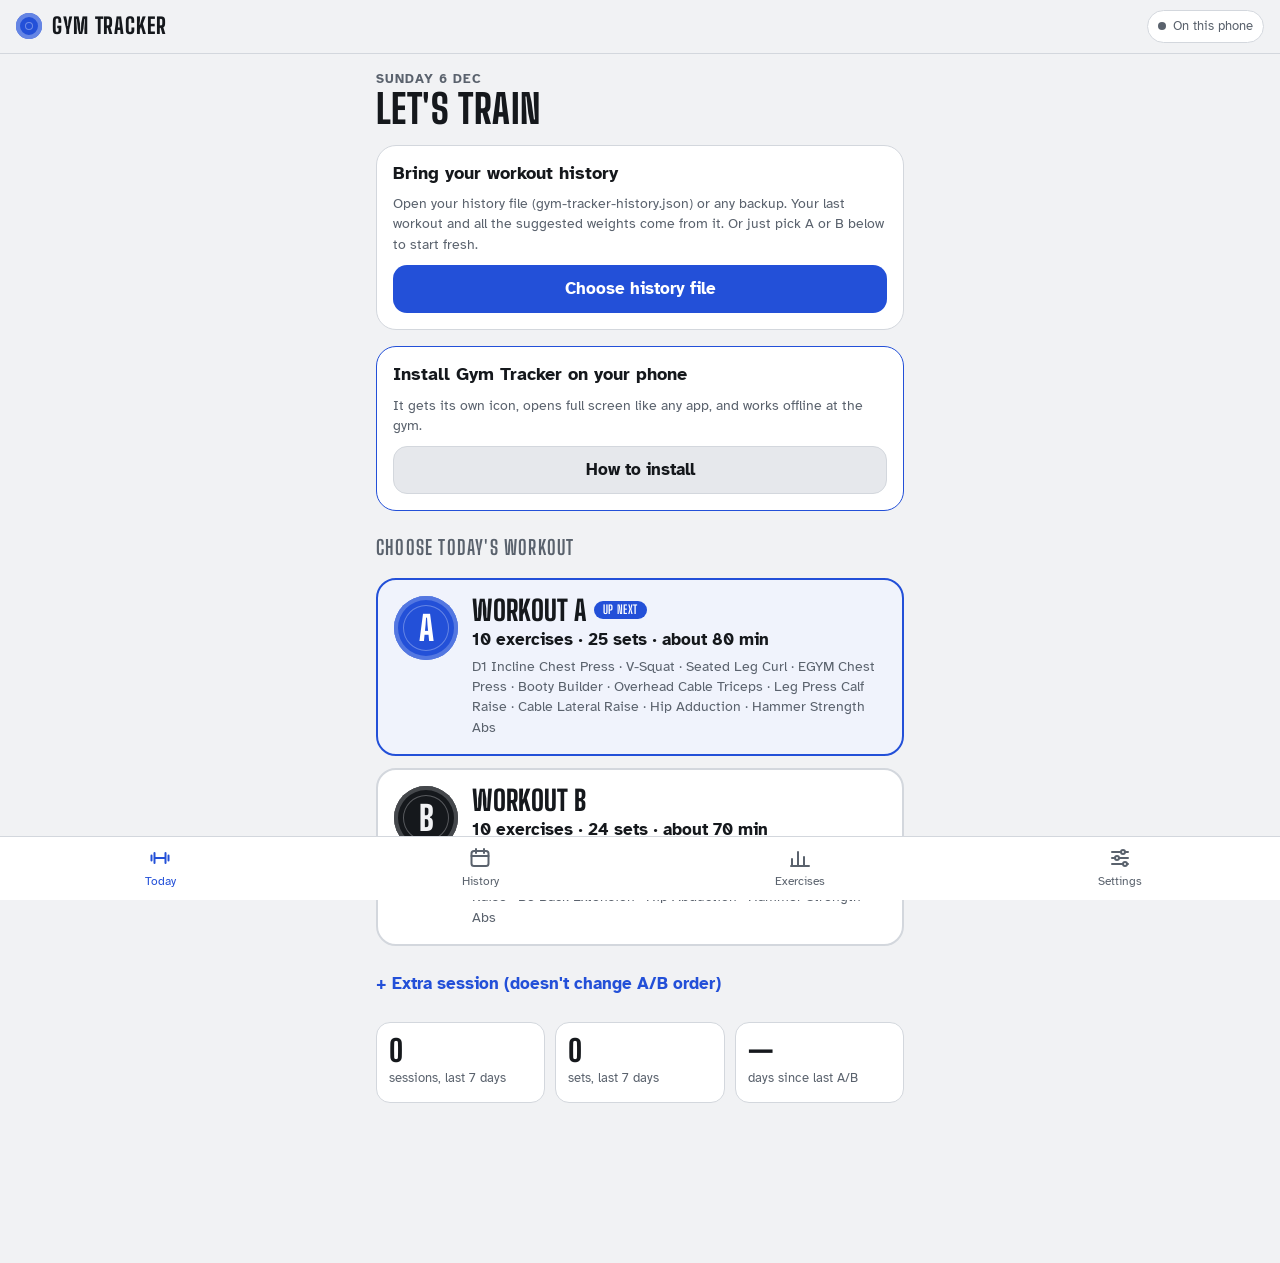
==== index.html @ a0b87b0f "Gym Tracker: installable A/B workout tracker Offline-capable web app for Android (manifest, service " ====
<!DOCTYPE html>
<html lang="en">
<head>
<meta charset="utf-8">
<meta name="viewport" content="width=device-width, initial-scale=1">
<title>Gym Tracker</title>
<meta name="theme-color" content="#121416">
<link rel="manifest" href="manifest.webmanifest">
<link rel="icon" type="image/png" sizes="192x192" href="icons/icon-192.png">
<link rel="apple-touch-icon" href="icons/apple-180.png">
<script>window.GYM_MODE = "pwa";</script>
<link rel="preconnect" href="https://fonts.googleapis.com">
<link rel="preconnect" href="https://fonts.gstatic.com" crossorigin>
<link rel="stylesheet" href="https://fonts.googleapis.com/css2?family=Big+Shoulders+Display:wght@600;700;800&display=swap">
<link rel="stylesheet" href="https://fonts.googleapis.com/css2?family=Barlow+Condensed:wght@600;700;800&display=swap">
<link rel="stylesheet" href="https://fonts.googleapis.com/css2?family=Atkinson+Hyperlegible:wght@400;700&display=swap">
<style>
/* Layout idea: one narrow column built around a single set card — the weight is a scoreboard numeral, workouts are bumper plates. */
:root {
  --bg: #121416; --surface: #1b1e22; --surface-2: #252a30; --ink: #eef1f4; --muted: #9aa3ad; --line: #2e343b;
  --accent: #f0a93a; --on-accent: #1a1206;
  --good: #3ecf8e; --warn: #f5b942; --danger: #ff6b6b;
  --f-display: "Big Shoulders Display", "Barlow Condensed", "Roboto Condensed", "Arial Narrow", sans-serif;
  --f-body: "Atkinson Hyperlegible", "Roboto", system-ui, -apple-system, "Segoe UI", sans-serif;
  --r-lg: 20px; --r-md: 14px; --r-sm: 10px;
  --nav-h: 64px;
  color-scheme: dark;
}
:root[data-skin="iron"]     { --bg:#121416; --surface:#1b1e22; --surface-2:#252a30; --ink:#eef1f4; --muted:#9aa3ad; --line:#2e343b; --accent:#f0a93a; --on-accent:#1a1206; }
:root[data-skin="red25"]    { --bg:#140f10; --surface:#1f1718; --surface-2:#2b2022; --ink:#f7eeee; --muted:#b59fa1; --line:#3b2c2e; --accent:#ff5a52; --on-accent:#1d0604; }
:root[data-skin="blue20"]   { --bg:#0b111e; --surface:#121a2c; --surface-2:#1a253e; --ink:#eaf0ff; --muted:#95a4c6; --line:#26324e; --accent:#4f8dff; --on-accent:#03102b; }
:root[data-skin="yellow15"] { --bg:#0f0f0b; --surface:#1a1a14; --surface-2:#25251c; --ink:#f8f6e8; --muted:#b5b29b; --line:#34332a; --accent:#ffd23f; --on-accent:#1c1800; }
:root[data-skin="green10"]  { --bg:#0c1410; --surface:#132019; --surface-2:#1b2c22; --ink:#eaf5ee; --muted:#94ad9d; --line:#284133; --accent:#3ddc84; --on-accent:#03170b; }
:root[data-skin="amoled"]   { --bg:#000000; --surface:#0d0d10; --surface-2:#18181c; --ink:#f2f2f5; --muted:#8f8f98; --line:#232328; --accent:#b28cff; --on-accent:#14062e; }
:root[data-skin="ocean"]    { --bg:#08161a; --surface:#0e2227; --surface-2:#153038; --ink:#e6f6f7; --muted:#8fb4b9; --line:#1f3e46; --accent:#2fd4d0; --on-accent:#002523; }
:root[data-skin="plum"]     { --bg:#170f17; --surface:#221722; --surface-2:#2e1f2e; --ink:#f7ecf5; --muted:#b69cb2; --line:#3d2b3c; --accent:#ff7eb6; --on-accent:#2a0718; }
:root[data-skin="chalk"]    { --bg:#f1f2f4; --surface:#ffffff; --surface-2:#e6e8ec; --ink:#15181c; --muted:#5a626d; --line:#d3d7dd; --accent:#2350d8; --on-accent:#ffffff; --good:#13804f; --warn:#a66a00; --danger:#c62828; color-scheme: light; }
:root[data-skin="steel"]    { --bg:#e7edf0; --surface:#f8fafb; --surface-2:#d9e2e7; --ink:#0f1f29; --muted:#4b606d; --line:#c3d0d7; --accent:#0d8579; --on-accent:#ffffff; --good:#13804f; --warn:#a66a00; --danger:#c62828; color-scheme: light; }
:root[data-skin="daylight"] { --bg:#fafafa; --surface:#ffffff; --surface-2:#eeeeee; --ink:#111111; --muted:#555555; --line:#dcdcdc; --accent:#d7262d; --on-accent:#ffffff; --good:#13804f; --warn:#a66a00; --danger:#b71c1c; color-scheme: light; }
:root[data-skin="lilac"]    { --bg:#f3f1fa; --surface:#ffffff; --surface-2:#e7e3f5; --ink:#1b1630; --muted:#5e5779; --line:#d7d1ec; --accent:#6a4be4; --on-accent:#ffffff; --good:#13804f; --warn:#a66a00; --danger:#c62828; color-scheme: light; }

* { box-sizing: border-box; }
[hidden] { display: none !important; }
html { -webkit-text-size-adjust: 100%; }
body {
  margin: 0; background: var(--bg); color: var(--ink); font-family: var(--f-body); font-size: 17px; line-height: 1.45;
  overflow-x: hidden; -webkit-tap-highlight-color: transparent;
}
button, input, textarea, select { font: inherit; color: inherit; }
button { cursor: pointer; }
:focus-visible { outline: 3px solid var(--accent); outline-offset: 2px; }
h1, h2, h3 { text-wrap: balance; margin: 0; }
p { margin: 0; }
.num, .tab-num { font-variant-numeric: tabular-nums; }

/* ---------- frame ---------- */
.topbar {
  position: sticky; top: 0; z-index: 20; display: flex; align-items: center; justify-content: space-between; gap: 12px;
  padding: 10px 16px; background: color-mix(in srgb, var(--bg) 88%, transparent); backdrop-filter: blur(10px);
  border-bottom: 1px solid var(--line);
}
.brand { display: flex; align-items: center; gap: 10px; font-family: var(--f-display); font-weight: 800; font-size: 22px; letter-spacing: .04em; text-transform: uppercase; }
.brand-mark { width: 26px; height: 26px; border-radius: 50%; background: var(--accent); box-shadow: inset 0 0 0 4px color-mix(in srgb, var(--on-accent) 30%, transparent), inset 0 0 0 9px var(--accent), inset 0 0 0 10px color-mix(in srgb, var(--on-accent) 35%, transparent); }
.sync { display: inline-flex; align-items: center; gap: 7px; padding: 6px 10px; border-radius: 999px; border: 1px solid var(--line); background: var(--surface); font-size: 13px; color: var(--muted); }
.sync i { width: 8px; height: 8px; border-radius: 50%; background: var(--muted); }
.sync[data-s="synced"] i { background: var(--good); }
.sync[data-s="saving"] i, .sync[data-s="connecting"] i { background: var(--warn); }
.sync[data-s="offline"] i, .sync[data-s="error"] i { background: var(--danger); }

main { max-width: 560px; margin: 0 auto; padding: 16px 16px calc(var(--nav-h) + 96px); }
.screen { display: flex; flex-direction: column; gap: 16px; min-width: 0; }

.nav {
  position: fixed; left: 0; right: 0; bottom: 0; z-index: 30; height: var(--nav-h);
  display: grid; grid-template-columns: repeat(4, 1fr); background: var(--surface); border-top: 1px solid var(--line);
}
.nav button { border: 0; background: none; display: flex; flex-direction: column; align-items: center; justify-content: center; gap: 3px; font-size: 12px; color: var(--muted); min-height: 48px; }
.nav button svg { width: 24px; height: 24px; }
.nav button[aria-current="page"] { color: var(--accent); }
.nav button[aria-current="page"] svg { stroke: var(--accent); }

/* ---------- type ---------- */
.eyebrow { font-size: 13px; letter-spacing: .08em; text-transform: uppercase; color: var(--muted); font-weight: 700; }
.h-display { font-family: var(--f-display); font-weight: 800; font-size: 40px; line-height: 1; text-transform: uppercase; letter-spacing: .01em; }
.h2 { font-family: var(--f-display); font-weight: 800; font-size: 26px; line-height: 1.05; text-transform: uppercase; letter-spacing: .02em; }
.h3 { font-size: 18px; font-weight: 700; line-height: 1.25; }
.muted { color: var(--muted); }
.small { font-size: 14px; }
.section-title { font-family: var(--f-display); font-weight: 700; font-size: 20px; text-transform: uppercase; letter-spacing: .06em; color: var(--muted); margin-top: 6px; }

/* ---------- cards & buttons ---------- */
.card { background: var(--surface); border: 1px solid var(--line); border-radius: var(--r-lg); padding: 16px; min-width: 0; }
.row { display: flex; align-items: center; gap: 12px; min-width: 0; }
.grow { flex: 1; min-width: 0; }
.btn {
  display: inline-flex; align-items: center; justify-content: center; gap: 8px; min-height: 48px; padding: 0 18px;
  border-radius: var(--r-md); border: 1px solid var(--line); background: var(--surface-2); font-weight: 700; text-align: center;
}
.btn.primary { background: var(--accent); color: var(--on-accent); border-color: transparent; }
.btn.ghost { background: transparent; }
.btn.danger { color: var(--danger); background: transparent; border-color: color-mix(in srgb, var(--danger) 45%, var(--line)); }
.btn.xl { min-height: 60px; font-size: 20px; width: 100%; border-radius: 16px; }
.btn.block { width: 100%; }
.btn:disabled { opacity: .45; cursor: default; }
.btn:active:not(:disabled) { transform: translateY(1px); }
.back { align-self: flex-start; border: 0; background: none; color: var(--muted); font-weight: 700; padding: 8px 0; min-height: 44px; display: inline-flex; align-items: center; gap: 6px; }
.linkish { border: 0; background: none; color: var(--accent); font-weight: 700; padding: 10px 0; min-height: 44px; text-align: left; }
.tag { display: inline-flex; align-items: center; gap: 4px; padding: 3px 9px; border-radius: 999px; font-size: 12px; font-weight: 700; letter-spacing: .03em; text-transform: uppercase; background: var(--surface-2); color: var(--muted); white-space: nowrap; }
.tag.accent { background: var(--accent); color: var(--on-accent); }
.tag.good { background: color-mix(in srgb, var(--good) 18%, transparent); color: var(--good); }
.tag.warn { background: color-mix(in srgb, var(--warn) 18%, transparent); color: var(--warn); }
.tag.danger { background: color-mix(in srgb, var(--danger) 16%, transparent); color: var(--danger); }

/* bumper-plate badge */
.plate {
  --pc: var(--accent); --pt: var(--on-accent);
  flex: none; width: 52px; height: 52px; border-radius: 50%; display: grid; place-items: center;
  background: var(--pc); color: var(--pt); font-family: var(--f-display); font-weight: 800; font-size: 27px; line-height: 1;
  box-shadow: inset 0 0 0 4px color-mix(in srgb, var(--pt) 22%, transparent), inset 0 0 0 9px var(--pc), inset 0 0 0 10px color-mix(in srgb, var(--pt) 30%, transparent);
}
.plate.k-B { --pc: var(--ink); --pt: var(--bg); }
.plate.k-extra, .plate.k-legacy { --pc: var(--surface-2); --pt: var(--ink); font-size: 18px; }
.plate.lg { width: 64px; height: 64px; font-size: 34px; }
.plate.sm { width: 40px; height: 40px; font-size: 21px; }

/* ---------- home ---------- */
.last { display: flex; gap: 14px; align-items: center; }
.last .big { font-size: 20px; font-weight: 700; line-height: 1.2; }
.choices { display: grid; gap: 12px; }
.choice {
  display: flex; gap: 14px; align-items: flex-start; text-align: left; width: 100%; padding: 16px; border-radius: var(--r-lg);
  border: 2px solid var(--line); background: var(--surface);
}
.choice.is-next { border-color: var(--accent); background: color-mix(in srgb, var(--accent) 7%, var(--surface)); }
.choice-body { display: flex; flex-direction: column; gap: 4px; min-width: 0; flex: 1; }
.choice-title { display: flex; align-items: center; gap: 8px; flex-wrap: wrap; font-family: var(--f-display); font-weight: 800; font-size: 28px; line-height: 1; text-transform: uppercase; }
.choice-meta { font-weight: 700; }
.choice-list { color: var(--muted); font-size: 14px; }
.stats { display: grid; grid-template-columns: repeat(3, 1fr); gap: 10px; }
.stat { background: var(--surface); border: 1px solid var(--line); border-radius: var(--r-md); padding: 12px; }
.stat b { display: block; font-family: var(--f-display); font-size: 30px; line-height: 1; font-weight: 800; }
.stat span { font-size: 13px; color: var(--muted); }

/* ---------- plan ---------- */
.plan-head { display: flex; gap: 14px; align-items: center; }
.plan-list { list-style: none; margin: 0; padding: 0; display: grid; gap: 12px; counter-reset: ex; }
.pe { background: var(--surface); border: 1px solid var(--line); border-radius: var(--r-lg); padding: 14px; display: grid; gap: 10px; }
.pe.skipped { opacity: .55; }
.pe.skipped .pe-sets { display: none; }
.pe-top { display: flex; gap: 10px; align-items: flex-start; }
.pe-num { flex: none; width: 28px; height: 28px; border-radius: 50%; background: var(--surface-2); display: grid; place-items: center; font-weight: 700; font-size: 14px; }
.pe-name { font-weight: 700; font-size: 18px; line-height: 1.25; }
.basis { display: inline-block; margin-left: 6px; font-size: 12px; font-weight: 700; color: var(--muted); text-transform: uppercase; letter-spacing: .04em; white-space: nowrap; }
.pe-sets { display: grid; gap: 4px; }
.pset { display: grid; grid-template-columns: 52px 1fr auto; gap: 8px; align-items: baseline; padding: 6px 10px; border-radius: var(--r-sm); background: var(--surface-2); font-size: 15px; }
.pset .w { font-family: var(--f-display); font-weight: 800; font-size: 22px; line-height: 1; }
.pset .w small { font-family: var(--f-body); font-size: 12px; font-weight: 700; color: var(--muted); margin-left: 3px; }
.pset .note { grid-column: 1 / -1; font-size: 13px; color: var(--muted); }
.why { font-size: 14px; color: var(--muted); }
.why b { color: var(--ink); }
.pe-actions { display: flex; flex-wrap: wrap; gap: 8px; }
.chip-btn { min-height: 40px; padding: 0 12px; border-radius: 999px; border: 1px solid var(--line); background: transparent; font-size: 14px; font-weight: 700; }
.sticky-cta { position: sticky; bottom: calc(var(--nav-h) + 10px); z-index: 10; padding-top: 6px; }
.sticky-cta .btn { box-shadow: 0 10px 30px color-mix(in srgb, var(--bg) 80%, transparent); }

/* ---------- workout ---------- */
.wk-progress { height: 6px; border-radius: 99px; background: var(--surface-2); overflow: hidden; }
.wk-progress i { display: block; height: 100%; background: var(--accent); border-radius: 99px; transition: width .4s ease; }
.wk-meta { display: flex; justify-content: space-between; gap: 10px; font-size: 14px; color: var(--muted); font-weight: 700; margin-top: 8px; }

.rest { display: grid; grid-template-columns: 1fr auto auto; gap: 8px; align-items: center; padding: 10px 12px; border-radius: var(--r-md); background: var(--surface-2); border: 1px solid var(--line); position: relative; overflow: hidden; }
.rest .rest-bar { position: absolute; left: 0; bottom: 0; height: 3px; background: var(--accent); }
.rest .rest-t { font-family: var(--f-display); font-size: 30px; font-weight: 800; line-height: 1; }
.rest .rest-t small { font-family: var(--f-body); font-size: 13px; font-weight: 700; color: var(--muted); margin-left: 8px; text-transform: uppercase; letter-spacing: .05em; }
.rest.over { background: var(--accent); color: var(--on-accent); border-color: transparent; }
.rest.over small { color: var(--on-accent); }
.rest .chip-btn { border-color: currentColor; }

.setcard { background: var(--surface); border: 1px solid var(--line); border-radius: 24px; padding: 18px 16px; display: grid; gap: 14px; }
.ex-kicker { display: flex; justify-content: space-between; gap: 8px; font-size: 13px; text-transform: uppercase; letter-spacing: .07em; color: var(--muted); font-weight: 700; }
.ex-name { font-family: var(--f-display); font-weight: 800; font-size: 34px; line-height: .98; text-transform: uppercase; letter-spacing: .01em; }
.ex-setup { font-size: 14px; color: var(--muted); }
.setline { display: flex; align-items: center; justify-content: space-between; gap: 12px; flex-wrap: wrap; }
.set-label { font-weight: 700; font-size: 18px; }
.dots { display: flex; gap: 6px; }
.dots i { width: 20px; height: 20px; border-radius: 50%; border: 2px solid var(--line); }
.dots i.done { background: var(--accent); border-color: var(--accent); box-shadow: inset 0 0 0 4px color-mix(in srgb, var(--on-accent) 25%, transparent); }
.dots i.cur { border-color: var(--accent); }
.target { display: grid; grid-template-columns: auto 1fr; gap: 4px 16px; align-items: end; padding: 14px; border-radius: var(--r-md); background: var(--surface-2); }
.big-w { font-family: var(--f-display); font-weight: 800; font-size: 84px; line-height: .82; letter-spacing: -.01em; }
.big-w small { font-family: var(--f-body); font-size: 16px; font-weight: 700; color: var(--muted); letter-spacing: 0; margin-left: 4px; }
.big-w.unknown { font-size: 44px; line-height: 1; }
.target-side { display: grid; gap: 2px; padding-bottom: 4px; min-width: 0; }
.target-reps { font-family: var(--f-display); font-weight: 800; font-size: 30px; line-height: 1; }
.target-reps small, .target-rir small { font-family: var(--f-body); font-size: 13px; font-weight: 700; color: var(--muted); margin-left: 4px; }
.target-rir { font-family: var(--f-display); font-weight: 700; font-size: 22px; line-height: 1.1; }
.target .basis-line { grid-column: 1 / -1; font-size: 13px; font-weight: 700; color: var(--muted); text-transform: uppercase; letter-spacing: .05em; }
.coach { display: grid; gap: 6px; font-size: 15px; }
.coach .aim { font-weight: 700; color: var(--accent); }
.coach .why-now { color: var(--ink); }
.coach .lastline { color: var(--muted); }

.field { display: grid; gap: 8px; }
.field > label, .field > .lbl { font-weight: 700; font-size: 15px; }
.field .lbl-sub { font-weight: 400; color: var(--muted); }
.stepper { display: grid; grid-template-columns: 64px 1fr 64px; gap: 8px; }
.stepper button { min-height: 60px; border-radius: var(--r-md); border: 1px solid var(--line); background: var(--surface-2); font-size: 22px; font-weight: 800; }
.stepper button.w-step { font-size: 15px; }
.stepper input {
  width: 100%; min-width: 0; min-height: 60px; text-align: center; border-radius: var(--r-md); border: 2px solid var(--line); background: var(--bg);
  font-family: var(--f-display); font-weight: 800; font-size: 34px;
}
.stepper input::placeholder { color: color-mix(in srgb, var(--muted) 70%, transparent); }
.stepper input:focus { border-color: var(--accent); outline: none; }
.stepper input.err { border-color: var(--danger); }
.err-msg { color: var(--danger); font-size: 14px; font-weight: 700; }
.chips { display: flex; flex-wrap: wrap; gap: 8px; }
.chips.fit { display: grid; grid-template-columns: repeat(var(--n, 5), minmax(0, 1fr)); gap: 6px; }
.chips.fit button { min-width: 0; padding: 0; }
#logform { display: grid; gap: 18px; }
.chips button { min-width: 48px; min-height: 44px; padding: 0 10px; border-radius: 12px; border: 1px solid var(--line); background: transparent; font-weight: 700; font-size: 17px; }
.chips button[aria-pressed="true"] { background: var(--accent); color: var(--on-accent); border-color: transparent; }
.ex-actions { display: grid; grid-template-columns: repeat(3, 1fr); gap: 8px; }
.ex-actions button { min-height: 48px; border-radius: var(--r-md); border: 1px solid var(--line); background: transparent; font-weight: 700; font-size: 14px; padding: 4px 6px; line-height: 1.15; }

.logged { display: grid; gap: 6px; }
.lset { display: grid; grid-template-columns: 64px 1fr auto; align-items: center; gap: 10px; padding: 10px 12px; border-radius: var(--r-sm); background: var(--surface-2); border: 0; text-align: left; width: 100%; min-height: 48px; }
.lset .n { color: var(--muted); font-size: 14px; font-weight: 700; }
.lset .v { font-weight: 700; font-variant-numeric: tabular-nums; }
.lset .x { color: var(--muted); font-size: 13px; }
.lset.edited .v::after { content: " · edited"; color: var(--muted); font-weight: 400; font-size: 13px; }

.queue { display: grid; gap: 8px; }
.q { display: grid; grid-template-columns: 30px 1fr auto; gap: 10px; align-items: center; padding: 12px; border-radius: var(--r-md); background: var(--surface); border: 1px solid var(--line); }
.q.cur { border-color: var(--accent); }
.q.done { opacity: .7; }
.q.skipped { opacity: .5; }
.q .qn { width: 28px; height: 28px; border-radius: 50%; display: grid; place-items: center; font-size: 13px; font-weight: 700; background: var(--surface-2); }
.q.done .qn { background: var(--good); color: var(--bg); }
.q .qt { font-weight: 700; line-height: 1.2; }
.q .qs { font-size: 13px; color: var(--muted); }
.alldone { text-align: center; display: grid; gap: 12px; justify-items: center; padding: 26px 16px; }

/* ---------- history / exercises ---------- */
.list { display: grid; gap: 10px; }
.item { display: flex; gap: 12px; align-items: center; text-align: left; width: 100%; padding: 12px 14px; border-radius: var(--r-md); border: 1px solid var(--line); background: var(--surface); min-height: 64px; }
.item .t { font-weight: 700; line-height: 1.25; }
.item .s { font-size: 14px; color: var(--muted); }
.item .chev { color: var(--muted); font-size: 22px; flex: none; }
.month { font-size: 13px; font-weight: 700; letter-spacing: .08em; text-transform: uppercase; color: var(--muted); margin-top: 8px; }
.ex-block { display: grid; gap: 8px; }
.ex-block-h { display: flex; justify-content: space-between; align-items: baseline; gap: 10px; }
.note { font-size: 14px; color: var(--muted); padding: 10px 12px; border-left: 3px solid var(--accent); background: var(--surface-2); border-radius: 0 var(--r-sm) var(--r-sm) 0; }
.kv { display: grid; grid-template-columns: 1fr 1fr; gap: 10px; }
.kv .stat b { font-size: 26px; }
.spark { width: 100%; height: auto; display: block; }
.spark .ln { fill: none; stroke: var(--accent); stroke-width: 2.5; }
.spark .ar { fill: color-mix(in srgb, var(--accent) 14%, transparent); }
.spark .gd { stroke: var(--line); stroke-width: 1; }
.spark text { fill: var(--muted); font-size: 11px; font-family: var(--f-body); }
.spark circle { fill: var(--accent); }
.form-grid { display: grid; grid-template-columns: 1fr 1fr; gap: 12px; }
.input { width: 100%; min-width: 0; min-height: 48px; padding: 10px 12px; border-radius: var(--r-sm); border: 1px solid var(--line); background: var(--bg); font-size: 17px; }
textarea.input { min-height: 84px; resize: vertical; }
.input:focus { border-color: var(--accent); outline: none; }

.pg { display: grid; gap: 10px; padding: 14px; border-radius: var(--r-lg); background: var(--surface); border: 1px solid var(--line); }
.pg-fields { display: grid; grid-template-columns: 1.1fr 1fr 1fr; gap: 8px; }
.pg-fields label { font-size: 12px; font-weight: 700; color: var(--muted); text-transform: uppercase; letter-spacing: .05em; display: grid; gap: 4px; }
.mini-step { display: grid; grid-template-columns: 36px 1fr 36px; align-items: center; border: 1px solid var(--line); border-radius: var(--r-sm); background: var(--bg); min-height: 48px; }
.mini-step button { border: 0; background: none; font-size: 20px; font-weight: 800; min-height: 46px; }
.mini-step span { text-align: center; font-weight: 800; font-size: 18px; color: var(--ink); }

/* ---------- settings ---------- */
.themes { display: grid; grid-template-columns: repeat(3, 1fr); gap: 10px; }
.theme {
  border-radius: var(--r-md); border: 2px solid var(--line); padding: 0; overflow: hidden; background: none; text-align: left; min-height: 84px;
  display: grid; grid-template-rows: 1fr auto;
}
.theme[aria-pressed="true"] { border-color: var(--accent); box-shadow: 0 0 0 2px var(--accent); }
.theme .sw { display: flex; align-items: center; gap: 6px; padding: 12px 10px; }
.theme .sw i { width: 22px; height: 22px; border-radius: 50%; }
.theme .sw b { flex: 1; height: 8px; border-radius: 4px; opacity: .5; }
.theme .nm { padding: 6px 10px 8px; font-size: 13px; font-weight: 700; }
.toggle { display: flex; align-items: center; justify-content: space-between; gap: 12px; padding: 12px 0; border-bottom: 1px solid var(--line); min-height: 56px; width: 100%; border-left: 0; border-right: 0; border-top: 0; background: none; text-align: left; }
.toggle:last-child { border-bottom: 0; }
.switch { flex: none; width: 52px; height: 30px; border-radius: 99px; background: var(--surface-2); border: 1px solid var(--line); position: relative; }
.switch::after { content: ""; position: absolute; top: 3px; left: 3px; width: 22px; height: 22px; border-radius: 50%; background: var(--muted); transition: transform .2s ease; }
.toggle[aria-checked="true"] .switch { background: var(--accent); border-color: transparent; }
.toggle[aria-checked="true"] .switch::after { transform: translateX(22px); background: var(--on-accent); }
.btn-row { display: flex; flex-wrap: wrap; gap: 10px; }
.btn-row .btn { flex: 1 1 140px; }

/* ---------- sheet dialog & toast ---------- */
.scrim { position: fixed; inset: 0; z-index: 50; background: rgba(0,0,0,.55); }
.sheet {
  position: fixed; left: 0; right: 0; bottom: 0; z-index: 51; max-height: 86vh; overflow-y: auto; overscroll-behavior: contain;
  background: var(--surface); border-radius: 24px 24px 0 0; border-top: 1px solid var(--line); padding: 10px 16px 24px;
  max-width: 600px; margin: 0 auto; display: grid; gap: 14px;
}
.sheet::before { content: ""; justify-self: center; width: 44px; height: 5px; border-radius: 3px; background: var(--line); }
.sheet .pick { display: grid; gap: 8px; }
.toast {
  position: fixed; left: 12px; right: 12px; bottom: calc(var(--nav-h) + 12px); z-index: 40; max-width: 536px; margin: 0 auto;
  display: flex; align-items: center; gap: 12px; padding: 12px 14px; border-radius: var(--r-md); background: var(--ink); color: var(--bg); font-weight: 700; font-size: 15px;
  box-shadow: 0 12px 30px rgba(0,0,0,.35);
}
.toast span { flex: 1; min-width: 0; }
.toast button { border: 0; background: none; color: var(--bg); font-weight: 800; text-decoration: underline; min-height: 40px; padding: 0 6px; }

@media (max-width: 360px) {
  .big-w { font-size: 70px; }
  .ex-name { font-size: 30px; }
  .themes { grid-template-columns: repeat(2, 1fr); }
  .pg-fields { grid-template-columns: 1fr 1fr; }
}
@media (prefers-reduced-motion: reduce) { * { transition: none !important; animation: none !important; scroll-behavior: auto !important; } }

</style>
</head>
<body>
<header class="topbar">
  <div class="brand"><span class="brand-mark" aria-hidden="true"></span>Gym Tracker</div>
  <button class="sync" id="sync" data-act="go-data" data-s="local" aria-label="Sync status"><i></i><span id="sync-t">On this phone</span></button>
</header>
<main id="main"></main>
<nav class="nav" aria-label="Main">
  <button data-act="nav" data-tab="today" aria-current="page"><svg viewBox="0 0 24 24" fill="none" stroke="currentColor" stroke-width="2" stroke-linecap="round" aria-hidden="true"><path d="M6.5 7v10M3.5 9.5v5M17.5 7v10M20.5 9.5v5M6.5 12h11"/></svg><span id="nav-today-t">Today</span></button>
  <button data-act="nav" data-tab="history"><svg viewBox="0 0 24 24" fill="none" stroke="currentColor" stroke-width="2" stroke-linecap="round" aria-hidden="true"><rect x="3.5" y="5" width="17" height="15" rx="2.5"/><path d="M3.5 10h17M8 3v4M16 3v4"/></svg><span>History</span></button>
  <button data-act="nav" data-tab="exercises"><svg viewBox="0 0 24 24" fill="none" stroke="currentColor" stroke-width="2" stroke-linecap="round" aria-hidden="true"><path d="M4 20V13M10 20V6M16 20v-9M21 20H3"/></svg><span>Exercises</span></button>
  <button data-act="nav" data-tab="settings"><svg viewBox="0 0 24 24" fill="none" stroke="currentColor" stroke-width="2" stroke-linecap="round" aria-hidden="true"><path d="M4 6h9M17 6h3M4 12h3M11 12h9M4 18h11M19 18h1"/><circle cx="15" cy="6" r="2"/><circle cx="9" cy="12" r="2"/><circle cx="17" cy="18" r="2"/></svg><span>Settings</span></button>
</nav>
<div id="toast" class="toast" role="status" aria-live="polite" hidden></div>
<div id="dlg"></div>
<script>
/* Gym Tracker — pure logic: catalog, program, progression engine, rotation. No DOM. */
(function (root) {
  'use strict';

  // ---------- Exercise catalog (one entry per machine/setup) ----------
  // inc = smallest practical weight step on that machine (editable in the app)
  // rest = default rest in seconds
  const VARIANTS = {
    d1_incline_usual: { name: 'D1 Incline Chest Press', basis: 'kg', inc: 4.5, rest: 150, muscle: 'Upper chest', setup: 'Usual incline setup. Keep the same seat, grip and setup each time.' },
    v_squat_usual: { name: 'V-Squat', basis: 'kg', inc: 5, rest: 150, muscle: 'Quads & glutes', setup: 'Your hack-squat replacement. Keep stance and depth the same.' },
    seated_leg_curl_usual: { name: 'Seated Leg Curl', basis: 'kg', inc: 4.5, rest: 105, muscle: 'Hamstrings', setup: 'Usual machine. Range is 8–12 since Nov 4 (the original written program said 10–15).' },
    egym_chest_press: { name: 'EGYM Chest Press', basis: 'kg', inc: 5, rest: 150, muscle: 'Chest', setup: 'Flat-press slot. Separate from D1 and from the iso-lateral bench.' },
    iso_lateral_bench: { name: 'Iso-Lateral Bench Press', basis: 'kg per side', inc: 2.5, rest: 150, muscle: 'Chest', setup: 'Plates per side (you confirmed this on Nov 6).' },
    flat_dumbbell_press_new_variant: { name: 'Flat Dumbbell Press', basis: 'kg per hand', inc: 2, rest: 150, muscle: 'Chest', setup: 'Calibrate separately from the machine presses.' },
    incline_dumbbell_press_new_variant: { name: 'Incline Dumbbell Press', basis: 'kg per hand', inc: 2, rest: 150, muscle: 'Upper chest', setup: 'Calibrate separately from D1.' },
    booty_builder_banded: { name: 'Booty Builder', basis: 'kg plates + 2 bands', inc: 5, rest: 150, muscle: 'Glutes', setup: 'Two bands, each rated 20–23 kg. The bands are not added to the kg.' },
    overhead_cable_triceps: { name: 'Overhead Cable Triceps', basis: 'kg', inc: 2.4, rest: 105, muscle: 'Triceps', setup: 'Overhead extension (not pushdowns).' },
    leg_press_calf: { name: 'Leg Press Calf Raise', basis: 'kg', inc: 4.5, rest: 105, muscle: 'Calves', setup: 'On the leg press machine.' },
    v_squat_calf: { name: 'V-Squat Calf Raise', basis: 'kg', inc: 5, rest: 105, muscle: 'Calves', setup: 'Different from leg-press calves; its weights are tracked separately.' },
    standing_calf_raise_new_variant: { name: 'Standing Calf Raise', basis: 'kg', inc: 5, rest: 105, muscle: 'Calves', setup: 'Tracked separately from the other calf machines.' },
    cable_lateral_usual: { name: 'Cable Lateral Raise', basis: 'kg per arm', inc: 2.3, rest: 90, muscle: 'Side delts', setup: 'Do both arms; the pair counts as one set.' },
    hip_adduction_usual: { name: 'Hip Adduction', basis: 'kg', inc: 4.5, rest: 90, muscle: 'Inner thighs', setup: 'Usual machine.' },
    hip_abduction_usual: { name: 'Hip Abduction', basis: 'kg', inc: 4.5, rest: 90, muscle: 'Outer hips', setup: 'Usual machine.' },
    hammer_strength_abs: { name: 'Hammer Strength Abs', basis: 'kg plates', inc: 2.5, rest: 90, muscle: 'Abs', setup: 'Plate-loaded. The kg is the plates you load.' },
    egym_pulldown: { name: 'EGYM Pulldown', basis: 'kg', inc: 5, rest: 150, muscle: 'Lats', setup: 'Separate from other pulldown machines.' },
    iso_lateral_row: { name: 'Iso-Lateral Row', basis: 'kg per arm', inc: 2.5, rest: 150, muscle: 'Upper back', setup: 'Chest-supported. Plates per arm.' },
    leg_extension_usual: { name: 'Leg Extension', basis: 'kg', inc: 4.5, rest: 105, muscle: 'Quads', setup: 'Usual machine.' },
    rear_delt_usual: { name: 'Rear-Delt Machine', basis: 'kg', inc: 4.5, rest: 90, muscle: 'Rear delts', setup: 'Usual setup.' },
    egym_biceps_curl: { name: 'EGYM Biceps Curl', basis: 'kg', inc: 5, rest: 105, muscle: 'Biceps', setup: 'Your current biceps choice.' },
    preacher_curl_new_variant: { name: 'Preacher Curl', basis: 'kg', inc: 2.5, rest: 105, muscle: 'Biceps', setup: 'Tracked separately from the EGYM curl.' },
    b3_back_extension: { name: 'B3 Back Extension', basis: 'kg', inc: 4.5, rest: 105, muscle: 'Lower back', setup: 'Back-extension machine: lower-back work.' },
    straight_arm_cable_pulldown_legacy: { name: 'Straight-Arm Cable Pulldown', basis: 'kg', inc: 2.3, rest: 105, muscle: 'Lats', setup: 'From your older split.', legacy: true },
    one_arm_cable_curl_legacy: { name: 'One-Arm Cable Curl', basis: 'kg per arm', inc: 2.3, rest: 90, muscle: 'Biceps', setup: 'From your older split.', legacy: true }
  };

  const COMPOUND_REST = 150;

  function ex(v, sets, lo, hi, rir, alts) { return { v, sets, lo, hi, rir, alts: alts || [] }; }

  function defaultProgram() {
    return {
      version: 1,
      name: 'A/B split (from handover, 6 Nov 2026)',
      days: {
        A: [
          ex('d1_incline_usual', 3, 8, 12, [2, 1, 1], ['incline_dumbbell_press_new_variant']),
          ex('v_squat_usual', 3, 8, 12, [2, 2, 1]),
          ex('seated_leg_curl_usual', 2, 8, 12, [2, 1]),
          ex('egym_chest_press', 2, 8, 12, [2, 1], ['iso_lateral_bench', 'flat_dumbbell_press_new_variant']),
          ex('booty_builder_banded', 2, 8, 12, [2, 1]),
          ex('overhead_cable_triceps', 3, 10, 15, [2, 1, 1]),
          ex('leg_press_calf', 3, 10, 15, [2, 1, 1], ['v_squat_calf', 'standing_calf_raise_new_variant']),
          ex('cable_lateral_usual', 3, 10, 15, [2, 1, 1]),
          ex('hip_adduction_usual', 2, 10, 15, [2, 1]),
          ex('hammer_strength_abs', 2, 10, 15, [2, 1])
        ],
        B: [
          ex('egym_pulldown', 3, 8, 12, [2, 1, 1]),
          ex('iso_lateral_row', 3, 8, 12, [2, 1, 1]),
          ex('seated_leg_curl_usual', 2, 8, 12, [2, 1]),
          ex('leg_extension_usual', 2, 10, 15, [2, 1]),
          ex('rear_delt_usual', 3, 8, 12, [2, 1, 1]),
          ex('egym_biceps_curl', 3, 8, 12, [2, 1, 1], ['preacher_curl_new_variant']),
          ex('cable_lateral_usual', 2, 10, 15, [2, 1]),
          ex('b3_back_extension', 2, 10, 15, [2, 2]),
          ex('hip_abduction_usual', 2, 10, 15, [2, 1]),
          ex('hammer_strength_abs', 2, 10, 15, [2, 1])
        ]
      },
      overrides: {},   // per-exercise edits: { inc, rest, setup, name, basis }
      custom: {},      // exercises you add yourself
      // One-off starting loads from the handover where they differ from the rule engine.
      nextLoads: {
        egym_chest_press: { loads: [75, 75], asOf: '2026-11-06', note: 'Starting point from your handover: about 75 kg, then adjust set 2 to how it feels.' }
      }
    };
  }

  // ---------- small helpers ----------
  const r1 = (x) => Math.round(x * 10) / 10;
  function fmtW(w) {
    if (w == null || isNaN(w)) return '—';
    const v = r1(w);
    return (Number.isInteger(v) ? String(v) : v.toFixed(1));
  }
  function fmtReps(r) { return r == null ? '—' : (Number.isInteger(r) ? String(r) : String(r1(r))); }
  function pad2(n) { return (n < 10 ? '0' : '') + n; }
  function isoDate(d) { d = d || new Date(); return d.getFullYear() + '-' + pad2(d.getMonth() + 1) + '-' + pad2(d.getDate()); }
  function parseISO(s) { const [y, m, d] = s.split('-').map(Number); return new Date(y, m - 1, d); }
  function daysBetween(a, b) { return Math.round((parseISO(b) - parseISO(a)) / 86400000); }
  const DOW = ['Sun', 'Mon', 'Tue', 'Wed', 'Thu', 'Fri', 'Sat'];
  const DOWL = ['Sunday', 'Monday', 'Tuesday', 'Wednesday', 'Thursday', 'Friday', 'Saturday'];
  const MON = ['Jan', 'Feb', 'Mar', 'Apr', 'May', 'Jun', 'Jul', 'Aug', 'Sep', 'Oct', 'Nov', 'Dec'];
  function fmtDate(s, long) { const d = parseISO(s); return (long ? DOWL : DOW)[d.getDay()] + ' ' + d.getDate() + ' ' + MON[d.getMonth()]; }
  function relDay(s, today) {
    const n = daysBetween(s, today || isoDate());
    if (n === 0) return 'today';
    if (n === 1) return 'yesterday';
    if (n > 1) return n + ' days ago';
    if (n === -1) return 'tomorrow';
    return 'in ' + (-n) + ' days';
  }
  function clone(o) { return JSON.parse(JSON.stringify(o)); }

  function variantInfo(id, program) {
    const p = program || {};
    const base = VARIANTS[id] || (p.custom || {})[id] || { name: id.replace(/_/g, ' '), basis: 'kg', inc: 2.5, rest: 105, muscle: '', setup: '' };
    const ov = (p.overrides || {})[id] || {};
    return Object.assign({ id }, base, ov);
  }
  function allVariantIds(program) {
    return Object.keys(VARIANTS).concat(Object.keys((program && program.custom) || {}));
  }

  // ---------- history queries ----------
  function liveSessions(sessions) {
    return (sessions || []).filter((s) => s && !s.deleted)
      .sort((a, b) => (a.date < b.date ? -1 : a.date > b.date ? 1 : (a.finishedAt || a.startedAt || 0) - (b.finishedAt || b.startedAt || 0)));
  }
  function loggedSets(e) { return (e.sets || []).filter((s) => s && s.r != null); }
  function countSets(session) { return (session.exercises || []).reduce((n, e) => n + loggedSets(e).length, 0); }

  /** Every session in which this exercise has logged sets, oldest first. */
  function exposures(sessions, vid) {
    const out = [];
    liveSessions(sessions).forEach((s) => {
      const sets = [];
      (s.exercises || []).forEach((e) => { if (e.v === vid) loggedSets(e).forEach((x) => sets.push(x)); });
      if (sets.length) out.push({ date: s.date, kind: s.kind, sessionId: s.id, imported: !!s.imported, sets });
    });
    return out;
  }

  function lastRegular(sessions) {
    const regs = liveSessions(sessions).filter((s) => s.kind === 'A' || s.kind === 'B');
    return regs[regs.length - 1] || null;
  }
  function suggestNext(sessions) {
    const l = lastRegular(sessions);
    if (!l) return 'A';
    return l.kind === 'A' ? 'B' : 'A';
  }

  // ---------- progression engine ----------
  // Reps credited for progression: fractional reps are not rounded up, and an easier target RIR
  // (or a reported actual RIR above target) adds at most 2 reps of "room".
  function effReps(set, targetRir) {
    let r = Math.floor(set.r);
    let bonus = 0;
    if (targetRir != null) {
      if (set.rir != null) bonus = Math.max(0, Math.min(2, set.rir - targetRir));
      else if (set.trir != null) bonus = Math.max(0, Math.min(2, set.trir - targetRir));
    }
    return r + bonus;
  }
  function backoffAmount(w, inc) { return Math.max(inc, Math.round((0.1 * w) / inc) * inc); }
  function lastString(sets) {
    if (!sets || !sets.length) return '';
    const ws = sets.map((s) => s.w);
    const same = ws.every((w) => w === ws[0]);
    if (same) return sets.map((s) => fmtReps(s.r)).join(' / ') + ' × ' + fmtW(ws[0]);
    return sets.map((s) => fmtReps(s.r) + '×' + fmtW(s.w)).join(', ');
  }

  /**
   * Recommend loads for each planned set.
   * plan: {sets, lo, hi, rir:[...]}. Returns {loads[], whys[], aims[], summary, trend, last}.
   * trend: 'up' | 'hold' | 'down' | 'new' | 'plan'
   */
  function recommend(vid, plan, sessions, program) {
    const info = variantInfo(vid, program);
    const inc = Number(info.inc) || 2.5;
    const n = Math.max(1, plan.sets | 0);
    const tr = (i) => (plan.rir && plan.rir.length ? plan.rir[Math.min(i, plan.rir.length - 1)] : null);
    const exps = exposures(sessions, vid);
    const last = exps[exps.length - 1] || null;
    const out = { loads: new Array(n).fill(null), whys: new Array(n).fill(''), aims: new Array(n).fill(null), summary: '', trend: 'new', last };

    const nl = program && program.nextLoads && program.nextLoads[vid];
    if (nl && nl.loads && nl.loads.length && (!last || last.imported)) {
      for (let i = 0; i < n; i++) out.loads[i] = nl.loads[Math.min(i, nl.loads.length - 1)];
      out.summary = nl.note || 'Planned starting weight.';
      out.trend = 'plan';
      return out;
    }
    if (!last) {
      out.summary = 'New exercise for the app: pick a comfortable weight. Next time it suggests one from what you log today.';
      return out;
    }
    const L = last.sets.filter((s) => s.w != null);
    if (!L.length) { out.summary = 'No weight logged last time: pick one.'; return out; }
    const top = Math.max.apply(null, L.map((s) => s.w));
    const firstN = L.slice(0, n);
    const allTop = L.length >= n && firstN.every((s, i) => s.w === top && effReps(s, tr(i)) >= plan.hi);

    if (allTop) {
      const next = r1(top + inc);
      const pct = Math.round((inc / top) * 100);
      if (inc / top > 0.25) {
        for (let i = 0; i < n; i++) out.loads[i] = i === 0 ? next : top;
        out.whys[0] = 'Trial set: ' + fmtW(next) + ' is +' + pct + '%';
        out.summary = 'All ' + n + ' sets reached ' + plan.hi + '+ at ' + fmtW(top) + '. The next step (' + fmtW(next) + ') is a big jump (+' + pct + '%), so try it on set 1 only.';
      } else {
        for (let i = 0; i < n; i++) { out.loads[i] = next; out.aims[i] = plan.lo; }
        out.summary = 'All ' + n + ' sets reached ' + plan.hi + '+ at ' + fmtW(top) + ' last time, so go up ' + fmtW(inc) + ' kg.';
      }
      out.trend = 'up';
      return out;
    }

    // A heavier weight that fell below the range blocks moving lighter sets up toward it.
    const topFail = L.some((s, i) => s.w === top && effReps(s, tr(i)) < plan.lo);
    // ...and if that heavier weight came after a lighter set, it was a trial that did not work yet.
    const trialIdx = L.findIndex((s, j) => s.w === top && effReps(s, tr(j)) < plan.lo && L.slice(0, j).some((p) => p.w < top));
    const lighter = [];
    let atTop = 0;
    for (let i = 0; i < n; i++) {
      const padded = !L[i];
      const s = L[i] || L[L.length - 1];
      const e = effReps(s, tr(i));
      let w = s.w;
      if (!padded && Math.floor(s.r) >= plan.hi) atTop++;
      if (e < plan.lo) {
        const nw = r1(w - backoffAmount(w, inc));
        if (nw > 0) { w = nw; lighter.push(i); out.whys[i] = (padded ? 'Last set' : 'Set ' + (i + 1)) + ' was ' + fmtReps(s.r) + ' reps at ' + fmtW(s.w) + ', so lighter'; }
      } else if (e >= plan.hi && w < top && !topFail) {
        w = r1(Math.min(top, w + inc));
        out.whys[i] = 'Hit ' + fmtReps(s.r) + ' at ' + fmtW(s.w) + ', so move up';
      } else if (!padded) {
        const aim = Math.min(plan.hi, Math.max(plan.lo, Math.floor(s.r) + 1));
        out.aims[i] = aim;
      }
      out.loads[i] = w;
    }
    const lastTxt = lastString(L);
    if (trialIdx >= 0) {
      out.trend = 'hold';
      out.summary = 'Your ' + fmtW(top) + ' try gave ' + fmtReps(L[trialIdx].r) + ' reps (below ' + plan.lo + '), so stay at ' + fmtW(Math.max.apply(null, out.loads)) + ' and build reps (' + lastTxt + ').';
    } else if (lighter[0] === 0) {
      out.trend = 'down';
      out.summary = 'Set 1 was below ' + plan.lo + ' reps last time (' + lastTxt + '), so start a bit lighter.';
    } else if (lighter.length) {
      out.trend = 'hold';
      out.summary = 'Keep ' + fmtW(top) + ' and add reps. Lighter set ' + lighter.map((i) => i + 1).join(' & ') + ' because it dropped below ' + plan.lo + ' (' + lastTxt + ').';
    } else if (atTop > 0) {
      out.trend = 'hold';
      out.summary = atTop + ' of ' + n + ' sets reached ' + plan.hi + '+ (' + lastTxt + '). The weight goes up once every set gets there.';
    } else {
      out.trend = 'hold';
      out.summary = 'Same weight, beat your reps (' + lastTxt + '). Up once every set reaches ' + plan.hi + '.';
    }
    if (L.length < n) out.summary += ' Last time had only ' + L.length + ' set' + (L.length > 1 ? 's' : '') + '.';
    return out;
  }

  /**
   * After a set is logged during a workout, adjust the remaining sets of that exercise.
   * ex: workout exercise {sets, lo, hi, recs:[{w, why, aim}], logged:[...]}. i = index of the set just logged.
   */
  function adjustAfterSet(ex, i, set, info) {
    const inc = Number(info.inc) || 2.5;
    const rec = ex.recs[i] && ex.recs[i].w;
    if (set.w == null) return;
    // 1) you chose a different weight: the rest of the sets follow your choice
    if (rec != null && set.w !== rec) {
      const delta = r1(set.w - rec);
      for (let j = i + 1; j < ex.recs.length; j++) {
        if (ex.recs[j].w != null) { ex.recs[j].w = r1(Math.max(0, ex.recs[j].w + delta)); ex.recs[j].why = 'Following your ' + fmtW(set.w) + ' on set ' + (i + 1); ex.recs[j].aim = null; }
      }
    } else if (rec == null) {
      for (let j = i + 1; j < ex.recs.length; j++) { if (ex.recs[j].w == null) { ex.recs[j].w = set.w; ex.recs[j].why = 'Same as set ' + (i + 1); } }
    }
    // 2) the very next set reacts to how this one went
    const j = i + 1;
    if (j >= ex.recs.length) return;
    const r = Math.floor(set.r);
    if (r < ex.lo) {
      const nw = r1(set.w - backoffAmount(set.w, inc));
      if (nw > 0 && (ex.recs[j].w == null || ex.recs[j].w > nw)) {
        ex.recs[j].w = nw; ex.recs[j].aim = null;
        ex.recs[j].why = 'Set ' + (i + 1) + ' was ' + fmtReps(set.r) + ' (below ' + ex.lo + '), so lighter';
      }
    } else if (r >= ex.hi + 3 && (set.rir == null || set.rir >= 2)) {
      const nw = r1(set.w + inc);
      if (ex.recs[j].w == null || ex.recs[j].w < nw) {
        ex.recs[j].w = nw; ex.recs[j].aim = ex.lo;
        ex.recs[j].why = fmtReps(set.r) + ' reps is well over ' + ex.hi + ', so a bit heavier';
      }
    }
  }

  // ---------- building a workout ----------
  function uid() { return Math.random().toString(36).slice(2, 8); }

  function makeExercise(p, sessions, program) {
    const plan = { sets: p.sets, lo: p.lo, hi: p.hi, rir: p.rir };
    const rec = recommend(p.v, plan, sessions, program);
    const info = variantInfo(p.v, program);
    return {
      key: uid(), v: p.v, planned: p.v, sets: p.sets, lo: p.lo, hi: p.hi, rir: p.rir.slice(), alts: (p.alts || []).slice(), rest: info.rest,
      recs: rec.loads.map((w, i) => ({ w, why: rec.whys[i], aim: rec.aims[i] })),
      summary: rec.summary, trend: rec.trend, lastTxt: rec.last ? lastString(rec.last.sets) : '', lastDate: rec.last ? rec.last.date : null,
      lastSets: rec.last ? rec.last.sets.map((s) => ({ r: s.r, w: s.w })) : [],
      logged: [], status: 'pending'
    };
  }

  function buildWorkout(kind, program, sessions, date) {
    const day = (program.days[kind] || []);
    date = date || isoDate();
    return {
      id: date + '-' + kind + '-' + uid(), kind, date, startedAt: Date.now(), programVersion: program.version,
      exercises: day.map((p) => makeExercise(p, sessions, program)),
      cur: 0, restEndsAt: null, restTotal: 0
    };
  }

  function refreshRecs(exItem, sessions, program) {
    const fresh = makeExercise({ v: exItem.v, sets: exItem.sets, lo: exItem.lo, hi: exItem.hi, rir: exItem.rir, alts: exItem.alts }, sessions, program);
    exItem.recs = fresh.recs; exItem.rest = fresh.rest; exItem.summary = fresh.summary; exItem.trend = fresh.trend; exItem.lastTxt = fresh.lastTxt; exItem.lastDate = fresh.lastDate; exItem.lastSets = fresh.lastSets;
  }

  function plannedCount(w) { return w.exercises.reduce((n, e) => n + (e.status === 'skipped' ? 0 : e.sets), 0); }
  function doneCount(w) { return w.exercises.reduce((n, e) => n + e.logged.length, 0); }
  function isExDone(e) { return e.status === 'skipped' || e.status === 'ended' || e.logged.length >= e.sets; }
  function nextPendingIndex(w, from) {
    const n = w.exercises.length;
    for (let k = 0; k < n; k++) { const i = (from + k) % n; if (!isExDone(w.exercises[i])) return i; }
    return -1;
  }

  /** Turn a finished workout into a stored session record. Nothing is invented: only logged sets are kept. */
  function finishWorkout(w, program) {
    const exercises = w.exercises.map((e) => ({
      v: e.v, swappedFrom: e.v !== e.planned ? e.planned : undefined,
      plan: { sets: e.sets, lo: e.lo, hi: e.hi, rir: e.rir },
      sets: e.logged.map((s) => ({ r: s.r, w: s.w, rec: s.rec, rir: s.rir, trir: s.trir, t: s.t })),
      status: e.status === 'skipped' ? 'skipped' : e.logged.length >= e.sets ? 'done' : e.logged.length ? 'partial' : 'not done'
    }));
    const planned = plannedCount(w);
    const done = doneCount(w);
    const missing = [];
    w.exercises.forEach((e) => {
      if (e.status === 'skipped') missing.push({ v: e.v, sets: e.sets, why: 'skipped' });
      else if (e.logged.length < e.sets) missing.push({ v: e.v, sets: e.sets - e.logged.length, why: e.logged.length ? 'fewer sets' : 'not done' });
    });
    return {
      id: w.id, kind: w.kind, label: w.kind === 'extra' ? 'Extra session' : 'Workout ' + w.kind, date: w.date,
      startedAt: w.startedAt, finishedAt: Date.now(), programVersion: w.programVersion,
      status: missing.length ? 'partial' : 'complete', plannedSets: planned, doneSets: done, missing,
      source: 'app', exercises
    };
  }

  /** Whole-session summary used on History cards. */
  function sessionSummary(s, program) {
    const n = countSets(s);
    const names = (s.exercises || []).filter((e) => loggedSets(e).length).map((e) => variantInfo(e.v, program).name);
    return { sets: n, names };
  }

  function bestInHistory(sessions, vid) {
    let best = null;
    exposures(sessions, vid).forEach((x) => x.sets.forEach((s) => {
      if (s.w == null) return;
      if (!best || s.w > best.w || (s.w === best.w && s.r > best.r)) best = { w: s.w, r: s.r, date: x.date };
    }));
    return best;
  }

  function estimateMinutes(w) {
    let sec = 0;
    w.exercises.forEach((e) => { if (e.status !== 'skipped') sec += e.sets * (45 + (e.rest || 105)) + 60; });
    return Math.round(sec / 60 / 5) * 5;
  }

  const api = {
    VARIANTS, COMPOUND_REST, defaultProgram, variantInfo, allVariantIds, r1, fmtW, fmtReps, isoDate, parseISO, daysBetween,
    fmtDate, relDay, clone, liveSessions, loggedSets, countSets, exposures, lastRegular, suggestNext, effReps,
    backoffAmount, lastString, recommend, adjustAfterSet, buildWorkout, makeExercise, refreshRecs, plannedCount, doneCount,
    isExDone, nextPendingIndex, finishWorkout, sessionSummary, bestInHistory, estimateMinutes, uid
  };
  root.GymLogic = api;
  if (typeof module !== 'undefined' && module.exports) module.exports = api;
})(typeof globalThis !== 'undefined' ? globalThis : this);

</script>
<script>
/* Gym Tracker — UI, storage and sync. Depends on GymLogic (logic.js). */
(function () {
  'use strict';
  const L = window.GymLogic;
  const LS_KEY = 'gymtracker.v1';
  const PWA = window.GYM_MODE === 'pwa';   // installed-app build (GitHub Pages) vs the Claude artifact build
  const $ = (s, el) => (el || document).querySelector(s);
  const esc = (s) => String(s == null ? '' : s).replace(/[&<>"']/g, (c) => ({ '&': '&amp;', '<': '&lt;', '>': '&gt;', '"': '&quot;', "'": '&#39;' }[c]));
  const fmtW = L.fmtW, fmtR = L.fmtReps;
  const cap = (s) => s.charAt(0).toUpperCase() + s.slice(1);

  // [id, name, bg, accent, ink]
  const THEMES = [
    ['auto', 'Match phone', '#121416', '#f0a93a', '#f1f2f4'],
    ['iron', 'Iron', '#121416', '#f0a93a', '#eef1f4'],
    ['red25', 'Red 25', '#140f10', '#ff5a52', '#f7eeee'],
    ['blue20', 'Blue 20', '#0b111e', '#4f8dff', '#eaf0ff'],
    ['yellow15', 'Yellow 15', '#0f0f0b', '#ffd23f', '#f8f6e8'],
    ['green10', 'Green 10', '#0c1410', '#3ddc84', '#eaf5ee'],
    ['amoled', 'Black OLED', '#000000', '#b28cff', '#f2f2f5'],
    ['ocean', 'Ocean', '#08161a', '#2fd4d0', '#e6f6f7'],
    ['plum', 'Plum', '#170f17', '#ff7eb6', '#f7ecf5'],
    ['chalk', 'Chalk', '#f1f2f4', '#2350d8', '#15181c'],
    ['steel', 'Steel', '#e7edf0', '#0d8579', '#0f1f29'],
    ['daylight', 'Daylight', '#fafafa', '#d7262d', '#111111'],
    ['lilac', 'Lilac', '#f3f1fa', '#6a4be4', '#1b1630']
  ];
  const BASES = ['kg', 'kg per arm', 'kg per side', 'kg per hand', 'kg plates', 'kg plates + 2 bands'];

  // =====================================================================
  // Store: every record is a document. Kept on this phone (localStorage)
  // and, when available, in the artifact's private database (collection "gym").
  // =====================================================================
  const store = { docs: {}, dirty: new Set(), sync: 'local', db: null, loadedRemote: false, writing: false, err: null };

  function loadLocal() {
    try {
      const raw = localStorage.getItem(LS_KEY);
      if (raw) { const o = JSON.parse(raw); store.docs = o.docs || {}; (o.dirty || []).forEach((d) => store.dirty.add(d)); }
    } catch (e) { /* storage unavailable: run in memory */ }
  }
  function saveLocal() {
    try { localStorage.setItem(LS_KEY, JSON.stringify({ docs: store.docs, dirty: Array.from(store.dirty) })); } catch (e) { /* ignore */ }
  }
  function put(id, data) {
    const prev = store.docs[id];
    const doc = Object.assign({}, data, { updatedAt: Math.max(Date.now(), ((prev && prev.updatedAt) || 0) + 1) });
    store.docs[id] = doc;
    if (!PWA) store.dirty.add(id);
    saveLocal();
    if (!PWA) flushSoon();
    return doc;
  }

  const DEFAULT_SETTINGS = { theme: 'auto', restTimer: true, beep: true, keepAwake: true, lastBackupAt: null };
  function settings() { return Object.assign({}, DEFAULT_SETTINGS, store.docs.settings || {}); }
  function program() { const p = store.docs.program; return p && p.days ? p : L.defaultProgram(); }
  function sessions() { return Object.keys(store.docs).filter((k) => k.indexOf('s-') === 0).map((k) => store.docs[k]).filter((s) => s && !s.deleted && s.exercises); }
  function active() { const a = store.docs.active; return a && a.workout ? a.workout : null; }
  function saveActive(w) { put('active', { workout: w }); }
  function clearActive() { put('active', { workout: null }); }
  function saveSession(s) { s.doneSets = L.countSets(s); put('s-' + s.id, s); }
  function saveProgram(p) { const c = L.clone(p); delete c.updatedAt; put('program', c); }
  function saveSettings(patch) { const s = Object.assign(settings(), patch); delete s.updatedAt; put('settings', s); }

  // ---------- sync with the Claude account ----------
  async function connect() {
    if (PWA) { setSync('local'); return; }
    if (!window.claude || typeof window.claude.use !== 'function') { setSync('local'); return; }
    setSync('connecting');
    let db = null;
    try { db = await window.claude.use('db'); } catch (e) { db = null; }
    if (!db) { setSync('local'); return; }
    store.db = db;
    const timer = setTimeout(() => { if (!store.loadedRemote) setSync('offline'); }, 10000);
    try {
      db.collection('gym').onSnapshot((snap) => {
        let changed = false;
        snap.docs.forEach((d) => { if (d.exists && mergeRemote(d.id, d.data())) changed = true; });
        if (!snap.metadata.fromCache) {
          if (!store.loadedRemote) {
            store.loadedRemote = true;
            clearTimeout(timer);
            const remote = new Set(snap.docs.map((d) => d.id));
            Object.keys(store.docs).forEach((id) => { if (!remote.has(id)) store.dirty.add(id); });
          }
          if (!store.writing) setSync(store.dirty.size ? 'saving' : 'synced');
        }
        if (changed) { saveLocal(); onRemoteChange(); }
        flushSoon();
      }, (err) => { clearTimeout(timer); store.err = err && err.code; setSync('error'); });
    } catch (e) { clearTimeout(timer); setSync('error'); }
  }
  function mergeRemote(id, data) {
    if (!data) return false;
    const local = store.docs[id];
    const ru = data.updatedAt || 0;
    const lu = local ? (local.updatedAt || 0) : -1;
    if (ru > lu) { store.docs[id] = JSON.parse(JSON.stringify(data)); store.dirty.delete(id); return true; }
    if (lu > ru) store.dirty.add(id);
    return false;
  }
  let flushTimer = null;
  function flushSoon(ms) { clearTimeout(flushTimer); flushTimer = setTimeout(flush, ms == null ? 400 : ms); }
  async function flush() {
    if (!store.db || !store.loadedRemote || store.writing) return;
    if (!store.dirty.size) { setSync('synced'); return; }
    store.writing = true; setSync('saving');
    let failed = false;
    for (const id of Array.from(store.dirty)) {
      const data = store.docs[id];
      if (!data) { store.dirty.delete(id); continue; }
      try {
        await store.db.doc('gym/' + id).set(JSON.parse(JSON.stringify(data)));
        if (store.docs[id] === data) store.dirty.delete(id);
      } catch (e) {
        failed = true; store.err = e && e.code;
        if (e && (e.code === 'invalid_argument' || e.code === 'quota_exceeded' || e.code === 'revoked')) { store.writing = false; saveLocal(); setSync('error'); return; }
        break;
      }
    }
    store.writing = false; saveLocal();
    if (failed) { setSync('offline'); flushSoon(15000); }
    else if (store.dirty.size) flushSoon(50);
    else setSync('synced');
  }
  window.addEventListener('online', () => flushSoon(100));

  function setSync(s) { store.sync = s; renderSync(); }
  function renderSync() {
    const el = document.getElementById('sync');
    if (!el) return;
    if (PWA) {
      const b = backupStatus();
      el.dataset.s = b.s; el.setAttribute('aria-label', 'Backup status: ' + b.text);
      document.getElementById('sync-t').textContent = b.text;
      return;
    }
    const map = { local: 'On this phone', connecting: 'Connecting…', synced: 'Synced', saving: 'Saving…', offline: 'Offline · saved on phone', error: 'Not syncing' };
    el.dataset.s = store.sync;
    document.getElementById('sync-t').textContent = map[store.sync] || '';
  }
  function backupStatus() {
    const lb = settings().lastBackupAt;
    if (!sessions().length) return { s: 'local', text: 'On this phone', days: null };
    if (!lb) return { s: 'saving', text: 'No backup yet', days: null };
    const d = Math.floor((Date.now() - lb) / 86400000);
    return { s: d <= 14 ? 'synced' : 'saving', text: d === 0 ? 'Backed up today' : 'Backup ' + d + (d === 1 ? ' day' : ' days') + ' ago', days: d };
  }
  function onRemoteChange() {
    const ae = document.activeElement;
    if (ui.dlg || (ae && /^(INPUT|TEXTAREA|SELECT)$/.test(ae.tagName))) { ui.pendingRender = true; return; }
    render();
  }
  document.addEventListener('focusout', () => {
    if (!ui.pendingRender) return;
    setTimeout(() => {
      const ae = document.activeElement;
      if (ui.pendingRender && !ui.dlg && !(ae && /^(INPUT|TEXTAREA|SELECT)$/.test(ae.tagName))) { ui.pendingRender = false; render(); }
    }, 250);
  });

  // =====================================================================
  // UI state
  // =====================================================================
  const ui = { tab: 'today', plan: null, summaryId: null, historyId: null, exId: null, progDay: null, progDraft: null,
    rirSel: null, dlg: null, dlgCtx: null, undo: null, editRir: null, pendingRender: false, buzzedFor: null };

  // ---------- theme ----------
  const mq = window.matchMedia ? window.matchMedia('(prefers-color-scheme: dark)') : null;
  function applyTheme() {
    let t = settings().theme || 'auto';
    if (t === 'auto') {
      const host = document.documentElement.getAttribute('data-theme');
      const dark = host ? host === 'dark' : (mq ? mq.matches : true);
      t = dark ? 'iron' : 'chalk';
    }
    document.documentElement.setAttribute('data-skin', t);
    const meta = document.querySelector('meta[name="theme-color"]');
    if (meta) { const bg = getComputedStyle(document.documentElement).getPropertyValue('--bg').trim(); if (bg) meta.setAttribute('content', bg); }
  }
  if (mq && mq.addEventListener) mq.addEventListener('change', applyTheme);
  try { new MutationObserver(applyTheme).observe(document.documentElement, { attributes: true, attributeFilter: ['data-theme'] }); } catch (e) { /* ignore */ }

  // ---------- audio cue for the rest timer (scheduled from a tap, so it is allowed to play) ----------
  let actx = null, beepNodes = [];
  function ensureAudio() {
    try {
      if (!actx) { const C = window.AudioContext || window.webkitAudioContext; if (C) actx = new C(); }
      if (actx && actx.state === 'suspended') actx.resume();
    } catch (e) { actx = null; }
  }
  function cancelBeep() { beepNodes.forEach((o) => { try { o.stop(); } catch (e) { /* ignore */ } }); beepNodes = []; }
  function scheduleBeep(sec) {
    cancelBeep();
    if (!settings().beep || sec <= 0) return;
    ensureAudio();
    if (!actx) return;
    try {
      const t0 = actx.currentTime + sec;
      [0, 0.28, 0.56].forEach((d, k) => {
        const o = actx.createOscillator(), g = actx.createGain();
        o.type = 'sine'; o.frequency.value = k === 2 ? 1175 : 880;
        g.gain.setValueAtTime(0.0001, t0 + d);
        g.gain.exponentialRampToValueAtTime(0.35, t0 + d + 0.02);
        g.gain.exponentialRampToValueAtTime(0.0001, t0 + d + 0.2);
        o.connect(g); g.connect(actx.destination);
        o.start(t0 + d); o.stop(t0 + d + 0.22);
        beepNodes.push(o);
      });
    } catch (e) { /* ignore */ }
  }

  // ---------- helpers ----------
  function info(v, prog) { return L.variantInfo(v, prog || program()); }
  function recAt(e, i) { return e.recs[i] || e.recs[e.recs.length - 1] || { w: null }; }
  function rirAt(e, i) { if (!e.rir || !e.rir.length) return null; return e.rir[Math.min(i, e.rir.length - 1)]; }
  function rirLabel(v) { return v == null ? '—' : v >= 4 ? '4+' : String(v); }
  function basisTag(b) { return b && b !== 'kg' ? '<span class="basis">' + esc(b) + '</span>' : ''; }
  function kindName(s) { return s.label || (s.kind === 'extra' ? 'Extra session' : 'Workout ' + s.kind); }
  function plateChar(s) {
    if (s.kind === 'A' || s.kind === 'B') return s.kind;
    if (s.kind === 'extra') return '+';
    if (/Workout A/.test(s.label || '')) return 'A';
    if (/Workout B/.test(s.label || '')) return 'B';
    return 'P';
  }
  function missingSets(s) { return (s.missing || []).reduce((n, m) => n + (m.sets || 0), 0); }
  function statusTag(s) {
    if (s.kind === 'extra') return '<span class="tag">Extra</span>';
    if (s.status === 'complete') return '<span class="tag good">Complete</span>';
    return '<span class="tag warn">Partly done</span>';
  }
  function findEx(w, key) { return w.exercises.findIndex((e) => e.key === key); }
  function scrollTop() { try { window.scrollTo(0, 0); } catch (e) { /* ignore */ } }
  function parseNum(v) { if (v == null) return NaN; const s = String(v).trim().replace(',', '.'); return s === '' ? NaN : Number(s); }
  function trendTag(t, e) {
    if (e && e.v !== e.planned) return '<span class="tag">Swapped</span>';
    if (t === 'up') return '<span class="tag good">↑ Heavier</span>';
    if (t === 'down') return '<span class="tag warn">↓ Lighter</span>';
    if (t === 'plan') return '<span class="tag">Planned start</span>';
    if (t === 'new') return '<span class="tag accent">New</span>';
    return '';
  }

  // =====================================================================
  // Views
  // =====================================================================
  function render() {
    applyTheme();
    const main = document.getElementById('main');
    let html;
    if (ui.tab === 'today') {
      const w = active();
      if (ui.summaryId) html = viewSummary();
      else if (w) html = viewWorkout(w);
      else if (ui.plan) html = viewPlan();
      else html = viewHome();
    } else if (ui.tab === 'history') html = ui.historyId ? viewSession() : viewHistory();
    else if (ui.tab === 'exercises') html = ui.progDay ? viewProgramEditor() : ui.exId ? viewExercise() : viewExercises();
    else html = viewSettings();
    main.innerHTML = html;
    document.querySelectorAll('.nav button').forEach((b) => b.setAttribute('aria-current', b.dataset.tab === ui.tab ? 'page' : 'false'));
    const navToday = document.getElementById('nav-today-t');
    if (navToday) navToday.textContent = active() ? 'Workout' : 'Today';
    renderSync();
    tickRest();
    if (PWA) { manageWakeLock(); syncHistory(); }
  }

  // ---------- installed-app extras: keep screen on, back button, install, storage ----------
  let wakeLock = null, wakeBusy = false;
  async function manageWakeLock() {
    if (wakeBusy) return;
    const want = settings().keepAwake && !!active() && document.visibilityState === 'visible';
    wakeBusy = true;
    try {
      if (want && !wakeLock && navigator.wakeLock) { wakeLock = await navigator.wakeLock.request('screen'); wakeLock.addEventListener('release', () => { wakeLock = null; }); }
      else if (!want && wakeLock) { const w = wakeLock; wakeLock = null; await w.release(); }
    } catch (e) { wakeLock = null; }
    wakeBusy = false;
  }
  // Android back button: one extra history entry whenever you're not on the main screen.
  let ignorePop = false;
  function isDeep() { return !!(ui.dlg || ui.plan || ui.historyId || ui.exId || ui.progDay || ui.summaryId || ui.tab !== 'today'); }
  function syncHistory() {
    if (ignorePop) return;   // a back step is already on its way
    try {
      const st = history.state && history.state.gymDeep;
      if (isDeep() && !st) history.pushState({ gymDeep: true }, '');
      else if (!isDeep() && st) { ignorePop = true; history.back(); }
    } catch (e) { /* ignore */ }
  }
  function goBack() {
    if (ui.dlg) { closeDialog(); return; }
    if (ui.tab === 'today') {
      if (ui.summaryId) { ui.summaryId = null; }
      else if (ui.plan && !active()) { ui.plan = null; }
    } else if (ui.tab === 'history' && ui.historyId) { ui.historyId = null; }
    else if (ui.tab === 'exercises' && ui.progDay) { A['prog-back'](); return; }
    else if (ui.tab === 'exercises' && ui.exId) { ui.exId = null; }
    else { ui.tab = 'today'; }
    render(); scrollTop();
  }
  if (PWA) window.addEventListener('popstate', () => { if (ignorePop) { ignorePop = false; syncHistory(); return; } goBack(); });

  let installEvt = null;
  const isStandalone = () => !!((window.matchMedia && window.matchMedia('(display-mode: standalone)').matches) || navigator.standalone);
  if (PWA) {
    window.addEventListener('beforeinstallprompt', (e) => { e.preventDefault(); installEvt = e; if (!active() && !ui.dlg) render(); });
    window.addEventListener('appinstalled', () => { installEvt = null; toast('Installed. Open Gym Tracker from your home screen or app drawer.'); if (!active()) render(); });
  }
  function installCard() {
    if (!PWA || isStandalone()) return '';
    return '<article class="card" style="display:grid;gap:10px;border-color:var(--accent)"><p class="h3">Install Gym Tracker on your phone</p>' +
      '<p class="small muted">It gets its own icon, opens full screen like any app, and works offline at the gym.</p>' +
      '<button class="btn block" data-act="install">' + (installEvt ? 'Install app' : 'How to install') + '</button></article>';
  }
  async function persistStorage() {
    try { if (navigator.storage && navigator.storage.persist) ui.persisted = (await navigator.storage.persisted()) || (await navigator.storage.persist()); } catch (e) { /* ignore */ }
  }
  function downloadText(name, text) {
    const url = URL.createObjectURL(new Blob([text], { type: 'application/json' }));
    const a = document.createElement('a'); a.href = url; a.download = name; document.body.appendChild(a); a.click();
    setTimeout(() => { URL.revokeObjectURL(url); a.remove(); }, 2000);
  }
  function markBackup() { saveSettings({ lastBackupAt: Date.now() }); renderSync(); }
  const backupName = () => 'gym-tracker-backup-' + L.isoDate() + '.json';

  // ---------- Home ----------
  function viewHome() {
    const ss = sessions(); const prog = program(); const today = L.isoDate();
    const last = L.lastRegular(ss); const next = L.suggestNext(ss);
    let lastHtml;
    if (last) {
      const miss = missingSets(last);
      lastHtml = '<article class="card last"><span class="plate lg k-' + last.kind + '">' + last.kind + '</span><div class="grow">' +
        '<p class="eyebrow">Last workout</p><p class="big">Workout ' + last.kind + ' · ' + L.fmtDate(last.date) + '</p>' +
        '<p class="muted">' + cap(L.relDay(last.date, today)) + ' · ' + L.countSets(last) + ' sets' + (miss ? ' · ' + miss + ' planned sets not done' : '') + '</p></div></article>';
    } else if ((store.sync === 'connecting' || (store.db && !store.loadedRemote)) && !ss.length) {
      lastHtml = '<article class="card"><p class="h3">Loading your workouts…</p><p class="muted small">Getting your history from your Claude account.</p></article>';
    } else if (PWA) {
      lastHtml = '<article class="card" style="display:grid;gap:10px"><p class="h3">Bring your workout history</p>' +
        '<p class="small muted">Open your history file (gym-tracker-history.json) or any backup. Your last workout and all the suggested weights come from it. Or just pick A or B below to start fresh.</p>' +
        '<label class="btn primary block" for="imp-file-home">Choose history file</label><input id="imp-file-home" type="file" accept=".json,.txt,application/json,text/plain" hidden></article>';
    } else {
      lastHtml = '<article class="card"><p class="h3">No workouts yet</p><p class="muted small">Pick A or B below to start your first one.</p></article>';
    }
    const extras = ss.filter((s) => s.kind === 'extra' && last && s.date >= last.date && (s.finishedAt || 0) > (last.finishedAt || 0));
    const extraNote = extras.length ? '<p class="note">Extra session on ' + L.fmtDate(extras[extras.length - 1].date) + '. Extra sessions don\'t change the A/B order.</p>' : '';

    const choice = (k) => {
      const day = prog.days[k] || [];
      const sets = day.reduce((n, e) => n + e.sets, 0);
      const mins = L.estimateMinutes(L.buildWorkout(k, prog, ss, today));
      const isNext = k === next;
      return '<button class="choice' + (isNext ? ' is-next' : '') + '" data-act="choose" data-kind="' + k + '">' +
        '<span class="plate lg k-' + k + '">' + k + '</span><span class="choice-body">' +
        '<span class="choice-title">Workout ' + k + (isNext ? ' <span class="tag accent">Up next</span>' : '') + '</span>' +
        '<span class="choice-meta">' + day.length + ' exercises · ' + sets + ' sets · about ' + mins + ' min</span>' +
        '<span class="choice-list">' + day.map((e) => esc(info(e.v, prog).name)).join(' · ') + '</span></span></button>';
    };

    const since7 = L.isoDate(new Date(Date.now() - 6 * 86400000));
    const recent = ss.filter((s) => s.date >= since7);
    const daysSince = last ? L.daysBetween(last.date, today) : null;
    const dateStr = L.fmtDate(today, true);

    return '<section class="screen home">' +
      '<div><p class="eyebrow">' + dateStr + '</p><h1 class="h-display">' + (last ? 'Workout ' + next + ' is up' : 'Let\'s train') + '</h1></div>' +
      lastHtml + extraNote + installCard() +
      '<h2 class="section-title">Choose today\'s workout</h2>' +
      '<div class="choices">' + choice('A') + choice('B') + '</div>' +
      '<button class="linkish" data-act="choose" data-kind="extra">+ Extra session (doesn\'t change A/B order)</button>' +
      '<div class="stats">' +
      '<div class="stat"><b>' + recent.length + '</b><span>sessions, last 7 days</span></div>' +
      '<div class="stat"><b>' + recent.reduce((n, s) => n + L.countSets(s), 0) + '</b><span>sets, last 7 days</span></div>' +
      '<div class="stat"><b>' + (daysSince == null ? '—' : daysSince) + '</b><span>days since last A/B</span></div>' +
      '</div></section>';
  }

  // ---------- Plan (today's workout before starting) ----------
  function viewPlan() {
    const w = ui.plan; const prog = program();
    const title = w.kind === 'extra' ? 'Extra session' : 'Workout ' + w.kind;
    const items = w.exercises.map((e, i) => {
      const inf = info(e.v, prog);
      const skipped = e.status === 'skipped';
      const sets = e.recs.slice(0, e.sets).map((r, j) =>
        '<div class="pset"><span class="small muted">Set ' + (j + 1) + '</span><span class="w">' + (r.w == null ? '?' : fmtW(r.w)) + '<small>kg</small></span>' +
        '<span class="small muted">' + e.lo + '–' + e.hi + ' reps · RIR ' + rirLabel(rirAt(e, j)) + '</span>' +
        (r.why ? '<span class="note">' + esc(r.why) + '</span>' : '') + '</div>').join('');
      return '<li class="pe' + (skipped ? ' skipped' : '') + '">' +
        '<div class="pe-top"><span class="pe-num">' + (i + 1) + '</span><div class="grow"><div class="pe-name">' + esc(inf.name) + basisTag(inf.basis) + '</div>' +
        '<div class="small muted">' + e.sets + ' × ' + e.lo + '–' + e.hi + (skipped ? ' · skipped today' : '') + '</div></div>' + trendTag(e.trend, e) + '</div>' +
        '<div class="pe-sets">' + sets + '</div>' +
        (skipped ? '' : '<p class="why">' + esc(e.summary) + '</p>') +
        '<div class="pe-actions">' +
        '<button class="chip-btn" data-act="plan-move" data-k="' + e.key + '" data-d="-1" aria-label="Move up"' + (i === 0 ? ' disabled' : '') + '>↑ Up</button>' +
        '<button class="chip-btn" data-act="plan-move" data-k="' + e.key + '" data-d="1" aria-label="Move down"' + (i === w.exercises.length - 1 ? ' disabled' : '') + '>↓ Down</button>' +
        '<button class="chip-btn" data-act="plan-swap" data-k="' + e.key + '">Swap machine</button>' +
        '<button class="chip-btn" data-act="plan-skip" data-k="' + e.key + '">' + (skipped ? 'Restore' : 'Skip today') + '</button>' +
        '</div></li>';
    }).join('');
    const pending = L.nextPendingIndex(w, 0) >= 0;
    return '<section class="screen plan">' +
      '<button class="back" data-act="plan-back">‹ Back</button>' +
      '<header class="plan-head"><span class="plate lg k-' + w.kind + '">' + (w.kind === 'extra' ? '+' : w.kind) + '</span><div class="grow">' +
      '<h1 class="h-display">' + title + '</h1><p class="muted">Today · ' + L.fmtDate(w.date) + ' · ' + w.exercises.length + ' exercises · ' + L.plannedCount(w) + ' sets' + (w.exercises.length ? ' · about ' + L.estimateMinutes(w) + ' min' : '') + '</p></div></header>' +
      (w.kind === 'extra' ? '<p class="note">Extra sessions are logged like any other, but they don\'t change whether A or B is next.</p>'
        : '<p class="muted small">Weights come from your last sessions on the same machine. You can reorder, swap or skip now, or change things as you go.</p>') +
      (items ? '<ol class="plan-list">' + items + '</ol>' : '') +
      '<button class="btn block" data-act="plan-add">+ Add exercise</button>' +
      '<div class="sticky-cta"><button class="btn primary xl" data-act="start"' + (pending ? '' : ' disabled') + '>Start ' + title + '</button></div>' +
      '</section>';
  }

  // ---------- Workout (one set at a time) ----------
  function viewWorkout(w) {
    let cur = w.exercises[w.cur];
    if (!cur || L.isExDone(cur)) {
      const nx = L.nextPendingIndex(w, w.cur || 0);
      if (nx >= 0) { w.cur = nx; cur = w.exercises[nx]; } else cur = null;
    }
    const planned = L.plannedCount(w), done = L.doneCount(w);
    const pct = planned ? Math.min(100, Math.round((done / planned) * 100)) : 0;
    const title = w.kind === 'extra' ? 'Extra session' : 'Workout ' + w.kind;
    const top = '<div><div class="wk-progress" role="progressbar" aria-valuemin="0" aria-valuemax="' + planned + '" aria-valuenow="' + done + '"><i style="width:' + pct + '%"></i></div>' +
      '<div class="wk-meta"><span>' + title + ' · ' + L.fmtDate(w.date) + '</span><span>' + done + ' of ' + planned + ' sets</span></div></div>';
    const rest = '<div id="rest" class="rest" hidden><div class="rest-t"><span id="rest-time">0:00</span><small id="rest-lbl">Rest</small></div>' +
      '<button class="chip-btn" data-act="rest-add">+30 s</button><button class="chip-btn" data-act="rest-skip">Skip</button><span class="rest-bar" id="rest-bar"></span></div>';
    const card = cur ? setCard(w, cur) : allDoneCard(w, planned, done);
    const loggedHtml = cur && cur.logged.length ? loggedBlock(cur) : '';
    const queue = w.exercises.map((e) => queueItem(e, w, cur)).join('');
    const allDone = !cur;
    return '<section class="screen workout">' + top + rest + card + loggedHtml +
      '<section class="ex-block"><div class="ex-block-h"><h3 class="h3">Today\'s plan</h3><button class="linkish" data-act="add-ex">+ Add exercise</button></div>' +
      '<div class="queue">' + queue + '</div></section>' +
      (allDone ? '' : '<button class="btn block" data-act="finish">Finish workout</button>') +
      '<button class="linkish" data-act="discard" style="color:var(--danger)">Discard this workout</button>' +
      '</section>';
  }

  function setCard(w, e) {
    const inf = info(e.v);
    const i = e.logged.length;
    const rec = recAt(e, i);
    const trir = rirAt(e, i);
    const idx = w.exercises.indexOf(e);
    const dots = Array.from({ length: e.sets }, (_, j) => '<i class="' + (j < i ? 'done' : j === i ? 'cur' : '') + '"></i>').join('');
    const lastSet = e.lastSets && e.lastSets[i];
    const inc = Number(inf.inc) || 2.5;
    const coach = [];
    if (rec.aim) coach.push('<p class="aim">Aim for ' + rec.aim + '+ reps' + (lastSet ? ' (beat ' + fmtR(lastSet.r) + ')' : '') + '</p>');
    else if (rec.w == null) coach.push('<p class="aim">Pick a weight you can lift for ' + e.lo + '–' + e.hi + ' clean reps</p>');
    if (rec.why) coach.push('<p class="why-now">' + esc(rec.why) + '</p>');
    else if (i === 0 && e.summary) coach.push('<p class="why-now">' + esc(e.summary) + '</p>');
    if (lastSet) coach.push('<p class="lastline">Last time (' + L.fmtDate(e.lastDate) + '), set ' + (i + 1) + ': ' + fmtR(lastSet.r) + ' × ' + fmtW(lastSet.w) + ' kg</p>');
    else if (e.lastTxt) coach.push('<p class="lastline">Last time (' + L.fmtDate(e.lastDate) + '): ' + esc(e.lastTxt) + ' kg</p>');
    const chips = []; for (let r = Math.max(1, e.lo - 1); r <= e.hi + 1; r++) chips.push('<button type="button" data-act="rep-chip" data-r="' + r + '" aria-pressed="false">' + r + '</button>');
    const rirChips = [0, 1, 2, 3, 4].map((v) => '<button type="button" data-act="rir" data-v="' + v + '" aria-pressed="' + (ui.rirSel === v) + '">' + rirLabel(v) + '</button>').join('');
    return '<article class="setcard" id="setcard">' +
      '<div class="ex-kicker"><span>Exercise ' + (idx + 1) + ' of ' + w.exercises.length + '</span><span>' + esc(inf.muscle || '') + '</span></div>' +
      '<div><h2 class="ex-name">' + esc(inf.name) + '</h2>' + (inf.setup ? '<p class="ex-setup">' + esc(inf.setup) + '</p>' : '') + '</div>' +
      '<div class="setline"><span class="set-label">Set ' + (i + 1) + ' of ' + e.sets + '</span><span class="dots" aria-hidden="true">' + dots + '</span></div>' +
      '<div class="target">' +
      (rec.w == null ? '<div class="big-w unknown">Your pick</div>' : '<div class="big-w">' + fmtW(rec.w) + '<small>kg</small></div>') +
      '<div class="target-side"><div class="target-reps">' + e.lo + '–' + e.hi + '<small>reps</small></div><div class="target-rir">RIR ' + rirLabel(trir) + '<small>in the tank</small></div></div>' +
      (inf.basis && inf.basis !== 'kg' ? '<div class="basis-line">' + esc(inf.basis) + '</div>' : '') +
      '</div>' +
      '<div class="coach">' + coach.join('') + '</div>' +
      '<form id="logform" autocomplete="off" novalidate>' +
      '<div class="field"><label for="reps">Reps you did</label>' +
      '<div class="stepper"><button type="button" data-act="reps-step" data-d="-1" aria-label="One rep fewer">−</button>' +
      '<input id="reps" name="reps" inputmode="decimal" enterkeyhint="done" placeholder="' + (rec.aim || e.lo) + '" aria-describedby="reps-err">' +
      '<button type="button" data-act="reps-step" data-d="1" aria-label="One rep more">+</button></div>' +
      '<div class="chips fit" style="--n:' + chips.length + '" role="group" aria-label="Quick reps">' + chips.join('') + '</div>' +
      '<p class="err-msg" id="reps-err" hidden></p></div>' +
      '<div class="field"><label for="wt">Weight used <span class="lbl-sub">' + (rec.w == null ? '(kg, needed for a new exercise)' : '· leave empty if you did ' + fmtW(rec.w) + ' kg') + '</span></label>' +
      '<div class="stepper"><button type="button" class="w-step" data-act="w-step" data-d="-1" aria-label="Lighter by ' + fmtW(inc) + ' kg">−' + fmtW(inc) + '</button>' +
      '<input id="wt" name="wt" inputmode="decimal" enterkeyhint="done" placeholder="' + (rec.w == null ? 'kg' : fmtW(rec.w)) + '" aria-describedby="wt-err">' +
      '<button type="button" class="w-step" data-act="w-step" data-d="1" aria-label="Heavier by ' + fmtW(inc) + ' kg">+' + fmtW(inc) + '</button></div>' +
      '<p class="err-msg" id="wt-err" hidden></p></div>' +
      '<div class="field"><span class="lbl">Reps left in the tank <span class="lbl-sub">· optional, target ' + rirLabel(trir) + '</span></span>' +
      '<div class="chips fit" style="--n:5" role="group" aria-label="Reps in reserve">' + rirChips + '</div></div>' +
      '<button type="submit" class="btn primary xl" id="logbtn">Log set ' + (i + 1) + '</button>' +
      '</form>' +
      '<div class="ex-actions">' +
      '<button type="button" data-act="defer">Busy: do later</button>' +
      '<button type="button" data-act="swap">Swap machine</button>' +
      '<button type="button" data-act="skip-ex">' + (i > 0 ? 'End exercise' : 'Skip exercise') + '</button>' +
      '</div></article>';
  }

  function allDoneCard(w, planned, done) {
    return '<article class="setcard alldone"><span class="plate lg k-' + (w.kind === 'B' ? 'B' : 'A') + '">✓</span>' +
      '<h2 class="h2">All sets done</h2><p class="muted">' + done + ' of ' + planned + ' planned sets logged. Tap Finish to save this workout.</p>' +
      '<button class="btn primary xl" data-act="finish">Finish workout</button></article>';
  }

  function loggedBlock(e) {
    return '<section class="ex-block"><div class="ex-block-h"><h3 class="h3">' + esc(info(e.v).name) + ' so far</h3><span class="muted small">Tap a set to fix it</span></div><div class="logged">' +
      e.logged.map((s, j) => '<button class="lset' + (s.orig ? ' edited' : '') + '" data-act="edit-set" data-k="' + e.key + '" data-j="' + j + '"><span class="n">Set ' + (j + 1) + '</span>' +
        '<span class="v">' + fmtR(s.r) + ' × ' + fmtW(s.w) + ' kg</span><span class="x">' + (s.rir != null ? 'RIR ' + rirLabel(s.rir) : 'Edit') + '</span></button>').join('') +
      '</div></section>';
  }

  function queueItem(e, w, cur) {
    const inf = info(e.v);
    const idx = w.exercises.indexOf(e);
    const isCur = cur && e.key === cur.key;
    const done = L.isExDone(e) && e.status !== 'skipped';
    const skipped = e.status === 'skipped';
    let sub, btn = '';
    if (skipped) { sub = 'Skipped'; btn = '<button class="chip-btn" data-act="unskip" data-k="' + e.key + '">Restore</button>'; }
    else if (done) { sub = e.logged.length ? L.lastString(e.logged) + ' kg' + (e.logged.length < e.sets ? ' · ended early' : '') : 'Done'; btn = '<button class="chip-btn" data-act="add-set" data-k="' + e.key + '" aria-label="Add another set">+ Set</button>'; }
    else {
      const left = e.sets - e.logged.length;
      const loads = e.recs.slice(e.logged.length, e.sets).map((r) => (r.w == null ? '?' : fmtW(r.w)));
      sub = (e.logged.length ? e.logged.length + ' done, ' + left + ' to go · ' : e.sets + ' × ' + e.lo + '–' + e.hi + ' · ') + loads.join(' / ') + ' kg' + (e.deferred ? ' · moved (busy)' : '');
      if (!isCur) btn = '<button class="chip-btn" data-act="do-now" data-k="' + e.key + '">Do now</button>';
      else btn = '<span class="tag accent">Now</span>';
    }
    return '<div class="q' + (isCur ? ' cur' : '') + (done ? ' done' : '') + (skipped ? ' skipped' : '') + '">' +
      '<span class="qn">' + (done ? '✓' : idx + 1) + '</span><div class="grow"><div class="qt">' + esc(inf.name) + '</div><div class="qs">' + esc(sub) + '</div></div>' + btn + '</div>';
  }

  // ---------- Summary after finishing ----------
  function viewSummary() {
    const s = store.docs['s-' + ui.summaryId];
    if (!s) { ui.summaryId = null; return viewHome(); }
    const prog = program(); const ss = sessions();
    const mins = s.finishedAt && s.startedAt ? Math.round((s.finishedAt - s.startedAt) / 60000) : null;
    const rows = s.exercises.map((e) => {
      const inf = info(e.v, prog);
      const sets = L.loggedSets(e);
      const tag = e.status === 'skipped' ? '<span class="tag">Skipped</span>' : e.status === 'not done' ? '<span class="tag warn">Not done</span>' : e.status === 'partial' ? '<span class="tag warn">' + sets.length + ' of ' + e.plan.sets + '</span>' : '';
      return '<div class="item" style="min-height:56px"><div class="grow"><div class="t">' + esc(inf.name) + '</div><div class="s">' + (sets.length ? esc(L.lastString(sets)) + ' kg' : '—') + '</div></div>' + tag + '</div>';
    }).join('');
    const ups = [];
    s.exercises.forEach((e) => {
      if (!L.loggedSets(e).length || !e.plan) return;
      const r = L.recommend(e.v, e.plan, ss, prog);
      if (r.trend === 'up') ups.push('<li><b>' + esc(info(e.v, prog).name) + '</b>: ' + r.loads.map(fmtW).join(' / ') + ' kg next time</li>');
    });
    const miss = (s.missing || []).map((m) => '<li>' + m.sets + ' × ' + esc(info(m.v, prog).name) + ' (' + esc(m.why) + ')</li>').join('');
    return '<section class="screen">' +
      '<header class="plan-head"><span class="plate lg k-' + s.kind + '">' + plateChar(s) + '</span><div class="grow"><p class="eyebrow">Saved</p><h1 class="h-display">' + esc(kindName(s)) + ' done</h1>' +
      '<p class="muted">' + L.fmtDate(s.date, true) + (mins != null ? ' · ' + mins + ' min' : '') + '</p></div></header>' +
      '<div class="stats"><div class="stat"><b>' + L.countSets(s) + '</b><span>sets logged</span></div><div class="stat"><b>' + (s.plannedSets || '—') + '</b><span>sets planned</span></div><div class="stat"><b>' + s.exercises.filter((e) => L.loggedSets(e).length).length + '</b><span>exercises</span></div></div>' +
      (ups.length ? '<section class="card"><h2 class="h3">Going up next time</h2><ul class="small" style="margin:8px 0 0;padding-left:20px">' + ups.join('') + '</ul></section>' : '') +
      (miss ? '<section class="card"><h2 class="h3">Not done today</h2><p class="small muted">Saved as not done. Nothing is carried over automatically.</p><ul class="small" style="margin:8px 0 0;padding-left:20px">' + miss + '</ul></section>' : '') +
      '<div class="list">' + rows + '</div>' +
      '<button class="btn primary xl" data-act="summary-done">Done</button></section>';
  }

  // ---------- History ----------
  function viewHistory() {
    const ss = L.liveSessions(sessions()).reverse();
    if (!ss.length) return '<section class="screen"><h1 class="h-display">History</h1><p class="muted">No workouts saved yet.</p></section>';
    const total = ss.reduce((n, s) => n + L.countSets(s), 0);
    let lastMonth = '';
    const items = ss.map((s) => {
      const d = L.parseISO(s.date);
      const m = d.toLocaleString('en-GB', { month: 'long', year: 'numeric' });
      const head = m !== lastMonth ? '<p class="month">' + m + '</p>' : '';
      lastMonth = m;
      return head + '<button class="item" data-act="open-session" data-id="' + esc(s.id) + '"><span class="plate sm k-' + (s.kind === 'A' || s.kind === 'B' ? s.kind : s.kind) + '">' + plateChar(s) + '</span>' +
        '<div class="grow"><div class="t">' + esc(kindName(s)) + '</div><div class="s">' + L.fmtDate(s.date) + ' · ' + L.countSets(s) + ' sets' + (s.imported ? ' · imported' : '') + '</div></div>' + statusTag(s) + '<span class="chev" aria-hidden="true">›</span></button>';
    }).join('');
    return '<section class="screen"><div><h1 class="h-display">History</h1><p class="muted">' + ss.length + ' sessions · ' + total + ' sets since ' + L.fmtDate(ss[ss.length - 1].date) + '</p></div>' +
      '<div class="list">' + items + '</div></section>';
  }

  function viewSession() {
    const s = store.docs['s-' + ui.historyId];
    if (!s || s.deleted) { ui.historyId = null; return viewHistory(); }
    const prog = program();
    const mins = s.finishedAt && s.startedAt ? Math.round((s.finishedAt - s.startedAt) / 60000) : null;
    const notes = (s.notes || []).map((n) => '<p class="note">' + esc(n) + '</p>').join('');
    const miss = (s.missing || []).map((m) => '<li>' + m.sets + ' × ' + esc(info(m.v, prog).name) + ' (' + esc(m.why) + ')</li>').join('');
    const omitted = (s.omitted || []).map((m) => '<li>' + m.sets + ' × ' + esc(info(m.v, prog).name) + ' (' + esc(m.why) + ')</li>').join('');
    const ex = s.exercises.map((e, k) => {
      const inf = info(e.v, prog);
      const sets = (e.sets || []).map((x, j) => x.r == null ? '' :
        '<button class="lset' + (x.orig ? ' edited' : '') + '" data-act="hedit-set" data-k="' + k + '" data-j="' + j + '"><span class="n">Set ' + (j + 1) + '</span><span class="v">' + fmtR(x.r) + ' × ' + fmtW(x.w) + ' kg</span>' +
        '<span class="x">' + (x.rir != null ? 'RIR ' + rirLabel(x.rir) : x.trir != null ? 'target RIR ' + x.trir : '') + '</span></button>').join('');
      const tag = e.status === 'skipped' ? '<span class="tag">Skipped</span>' : e.status === 'not done' ? '<span class="tag warn">Not done</span>' : e.status === 'partial' ? '<span class="tag warn">Fewer sets</span>' : '';
      return '<div class="ex-block card"><div class="ex-block-h"><div class="h3">' + esc(inf.name) + basisTag(inf.basis) + '</div>' + tag + '</div>' +
        (e.swappedFrom ? '<p class="small muted">Swapped from ' + esc(info(e.swappedFrom, prog).name) + '</p>' : '') +
        (e.loggedAs ? '<p class="small muted">Logged as: ' + esc(e.loggedAs) + '</p>' : '') +
        (e.note ? '<p class="small muted">' + esc(e.note) + '</p>' : '') +
        '<div class="logged">' + (sets || '<p class="small muted">No sets logged.</p>') + '</div></div>';
    }).join('');
    return '<section class="screen">' +
      '<button class="back" data-act="session-back">‹ History</button>' +
      '<header class="plan-head"><span class="plate lg k-' + s.kind + '">' + plateChar(s) + '</span><div class="grow"><h1 class="h2">' + esc(kindName(s)) + '</h1>' +
      '<p class="muted">' + L.fmtDate(s.date, true) + ' · ' + L.countSets(s) + (s.plannedSets ? ' of ' + s.plannedSets : '') + ' sets' + (mins != null ? ' · ' + mins + ' min' : '') + '</p></div>' + statusTag(s) + '</header>' +
      (s.imported ? '<p class="small muted">Imported from your ChatGPT handover. Actual RIR was never reported for these sets, so it stays empty.</p>' : '') +
      notes +
      (miss ? '<section class="card"><h2 class="h3">Not done</h2><ul class="small" style="margin:6px 0 0;padding-left:20px">' + miss + '</ul></section>' : '') +
      (omitted ? '<section class="card"><h2 class="h3">Moved to another day</h2><ul class="small" style="margin:6px 0 0;padding-left:20px">' + omitted + '</ul></section>' : '') +
      ex +
      '<p class="small muted">Tap any set to correct it. Corrections change that set; they never add a new one.</p>' +
      '<button class="btn danger block" data-act="delete-session">Delete this workout</button></section>';
  }

  // ---------- Exercises & program ----------
  function viewExercises() {
    const prog = program(); const ss = sessions();
    const dayBlock = (d) => {
      const rows = (prog.days[d] || []).map((p) => {
        const inf = info(p.v, prog);
        const r = L.recommend(p.v, p, ss, prog);
        const loads = r.loads.map((w) => (w == null ? '?' : fmtW(w))).join(' / ');
        return '<button class="item" data-act="open-ex" data-v="' + esc(p.v) + '"><div class="grow"><div class="t">' + esc(inf.name) + basisTag(inf.basis) + '</div>' +
          '<div class="s">' + p.sets + ' × ' + p.lo + '–' + p.hi + ' · next ' + loads + ' kg</div></div>' + trendTag(r.trend) + '<span class="chev" aria-hidden="true">›</span></button>';
      }).join('');
      const sets = (prog.days[d] || []).reduce((n, e) => n + e.sets, 0);
      return '<div class="ex-block-h"><h2 class="section-title">Workout ' + d + ' · ' + sets + ' sets</h2><button class="linkish" data-act="edit-day" data-kind="' + d + '">Edit</button></div><div class="list">' + rows + '</div>';
    };
    const inProg = new Set([].concat(prog.days.A || [], prog.days.B || []).map((p) => p.v));
    const others = L.allVariantIds(prog).filter((v) => !inProg.has(v)).map((v) => {
      const inf = info(v, prog); const ex = L.exposures(ss, v); const last = ex[ex.length - 1];
      return { v, inf, last };
    }).sort((a, b) => (b.last ? 1 : 0) - (a.last ? 1 : 0) || a.inf.name.localeCompare(b.inf.name));
    const otherRows = others.map((o) => '<button class="item" data-act="open-ex" data-v="' + esc(o.v) + '"><div class="grow"><div class="t">' + esc(o.inf.name) + basisTag(o.inf.basis) + '</div>' +
      '<div class="s">' + (o.last ? 'Last: ' + esc(L.lastString(o.last.sets)) + ' kg · ' + L.fmtDate(o.last.date) : 'No sets logged yet') + (o.inf.legacy ? ' · older split' : '') + '</div></div><span class="chev" aria-hidden="true">›</span></button>').join('');
    return '<section class="screen"><div><h1 class="h-display">Exercises</h1><p class="muted">Your A/B program with next weights. Tap an exercise for its history and settings.</p></div>' +
      dayBlock('A') + dayBlock('B') +
      '<h2 class="section-title">Alternatives &amp; others</h2><div class="list">' + otherRows + '</div></section>';
  }

  function spark(exps) {
    if (exps.length < 2) return '';
    const pts = exps.map((x) => ({ d: x.date, w: Math.max.apply(null, x.sets.map((s) => s.w || 0)) }));
    const W = 320, H = 96, px = 10, py = 18;
    const ws = pts.map((p) => p.w); const mn = Math.min.apply(null, ws), mx = Math.max.apply(null, ws);
    const X = (i) => px + (i * (W - 2 * px)) / (pts.length - 1);
    const Y = (w) => (mx === mn ? H / 2 : H - py - ((w - mn) / (mx - mn)) * (H - 2 * py));
    const line = pts.map((p, i) => (i ? 'L' : 'M') + X(i).toFixed(1) + ',' + Y(p.w).toFixed(1)).join('');
    const area = line + 'L' + X(pts.length - 1).toFixed(1) + ',' + (H - 4) + 'L' + X(0).toFixed(1) + ',' + (H - 4) + 'Z';
    const lastI = pts.length - 1;
    const iMax = ws.indexOf(mx);
    let labels = '<text x="' + X(lastI) + '" y="' + (Y(pts[lastI].w) - 9) + '" text-anchor="end">' + fmtW(pts[lastI].w) + ' kg</text>';
    if (iMax !== lastI && mx !== pts[lastI].w) labels += '<text x="' + X(iMax) + '" y="' + (Y(mx) - 9) + '" text-anchor="middle">' + fmtW(mx) + '</text>';
    return '<svg class="spark" viewBox="0 0 ' + W + ' ' + (H + 18) + '" role="img" aria-label="Heaviest set per session">' +
      '<line class="gd" x1="0" x2="' + W + '" y1="' + (H - 4) + '" y2="' + (H - 4) + '"/>' +
      '<path class="ar" d="' + area + '"/><path class="ln" d="' + line + '"/>' +
      pts.map((p, i) => '<circle cx="' + X(i).toFixed(1) + '" cy="' + Y(p.w).toFixed(1) + '" r="' + (i === lastI ? 4.5 : 3) + '"/>').join('') + labels +
      '<text x="' + px + '" y="' + (H + 14) + '">' + L.fmtDate(pts[0].d) + '</text><text x="' + (W - px) + '" y="' + (H + 14) + '" text-anchor="end">' + L.fmtDate(pts[lastI].d) + '</text></svg>';
  }

  function viewExercise() {
    const v = ui.exId; const prog = program(); const ss = sessions();
    const inf = info(v, prog);
    const exps = L.exposures(ss, v);
    const best = L.bestInHistory(ss, v);
    const nextCards = ['A', 'B'].filter((d) => (prog.days[d] || []).some((p) => p.v === v)).map((d) => {
      const p = prog.days[d].find((x) => x.v === v);
      const r = L.recommend(v, p, ss, prog);
      return '<section class="card" style="display:grid;gap:6px"><div class="ex-block-h"><p class="eyebrow">Next Workout ' + d + '</p>' + trendTag(r.trend) + '</div>' +
        '<p class="h2">' + r.loads.map((w) => (w == null ? '?' : fmtW(w))).join(' / ') + ' kg</p>' +
        '<p class="small">' + p.sets + ' sets × ' + p.lo + '–' + p.hi + ' reps · RIR ' + p.rir.map(rirLabel).join(' / ') + '</p><p class="why">' + esc(r.summary) + '</p></section>';
    }).join('');
    const histRows = exps.slice().reverse().map((x) => '<div class="lset"><span class="n">' + L.fmtDate(x.date) + '</span><span class="v">' + esc(L.lastString(x.sets)) + ' kg</span><span class="x">' + (x.kind === 'A' || x.kind === 'B' ? x.kind : x.kind === 'extra' ? 'Extra' : 'Older') + '</span></div>').join('');
    const basisOpts = (BASES.indexOf(inf.basis) < 0 ? [inf.basis].concat(BASES) : BASES).map((b) => '<option' + (b === inf.basis ? ' selected' : '') + '>' + esc(b) + '</option>').join('');
    return '<section class="screen">' +
      '<button class="back" data-act="ex-back">‹ Exercises</button>' +
      '<div><p class="eyebrow">' + esc(inf.muscle || 'Exercise') + '</p><h1 class="h-display">' + esc(inf.name) + '</h1>' + (inf.setup ? '<p class="muted" style="margin-top:6px">' + esc(inf.setup) + '</p>' : '') + '</div>' +
      nextCards +
      '<div class="kv"><div class="stat"><b>' + (best ? fmtW(best.w) + '×' + fmtR(best.r) : '—') + '</b><span>heaviest set in your log' + (best ? ' · ' + L.fmtDate(best.date) : '') + '</span></div>' +
      '<div class="stat"><b>' + exps.length + '</b><span>sessions · ' + exps.reduce((n, x) => n + x.sets.length, 0) + ' sets</span></div></div>' +
      (exps.length > 1 ? '<section class="card"><p class="eyebrow" style="margin-bottom:6px">Heaviest set per session</p>' + spark(exps) + '</section>' : '') +
      (histRows ? '<section class="ex-block"><h2 class="h3">History</h2><div class="logged">' + histRows + '</div></section>' : '<p class="muted">No sets logged on this machine yet. Your first session sets its starting point.</p>') +
      '<form id="exform" class="card" style="display:grid;gap:12px" autocomplete="off"><h2 class="h3">Machine settings</h2>' +
      '<div class="field"><label for="ef-name">Name</label><input class="input" id="ef-name" value="' + esc(inf.name) + '"></div>' +
      '<div class="form-grid"><div class="field"><label for="ef-inc">Weight step (kg)</label><input class="input" id="ef-inc" inputmode="decimal" value="' + fmtW(inf.inc) + '"></div>' +
      '<div class="field"><label for="ef-rest">Rest (seconds)</label><input class="input" id="ef-rest" inputmode="numeric" value="' + (inf.rest || 105) + '"></div></div>' +
      '<div class="field"><label for="ef-basis">How the kg is counted</label><select class="input" id="ef-basis">' + basisOpts + '</select></div>' +
      '<div class="field"><label for="ef-setup">Setup notes</label><textarea class="input" id="ef-setup">' + esc(inf.setup || '') + '</textarea></div>' +
      '<p class="small muted">The weight step is the smallest jump this machine allows. It sets the − / + buttons and how much the weight goes up when you earn it.</p>' +
      '<button class="btn primary block" type="submit">Save settings</button></form></section>';
  }

  function viewProgramEditor() {
    const d = ui.progDay; const draft = ui.progDraft;
    const list = draft.days[d] || [];
    const total = list.reduce((n, e) => n + e.sets, 0);
    const items = list.map((p, i) => {
      const inf = info(p.v, draft);
      return '<div class="pg"><div class="row"><span class="pe-num">' + (i + 1) + '</span><div class="grow h3">' + esc(inf.name) + '</div>' +
        '<button class="chip-btn" data-act="prog-move" data-i="' + i + '" data-d="-1" aria-label="Move up"' + (i === 0 ? ' disabled' : '') + '>↑</button>' +
        '<button class="chip-btn" data-act="prog-move" data-i="' + i + '" data-d="1" aria-label="Move down"' + (i === list.length - 1 ? ' disabled' : '') + '>↓</button>' +
        '<button class="chip-btn" data-act="prog-del" data-i="' + i + '" aria-label="Remove">✕</button></div>' +
        '<div class="pg-fields"><div><span class="small muted" style="font-weight:700;text-transform:uppercase;letter-spacing:.05em;font-size:12px">Sets</span><div class="mini-step"><button type="button" data-act="prog-sets" data-i="' + i + '" data-d="-1" aria-label="Fewer sets">−</button><span>' + p.sets + '</span><button type="button" data-act="prog-sets" data-i="' + i + '" data-d="1" aria-label="More sets">+</button></div></div>' +
        '<label>Reps<input class="input" id="pg-rep-' + i + '" value="' + p.lo + '–' + p.hi + '"></label>' +
        '<label>Target RIR<input class="input" id="pg-rir-' + i + '" value="' + p.rir.join(' ') + '"></label></div></div>';
    }).join('');
    return '<section class="screen">' +
      '<button class="back" data-act="prog-back">‹ Exercises</button>' +
      '<div><h1 class="h-display">Edit Workout ' + d + '</h1><p class="muted">' + list.length + ' exercises · ' + total + ' sets. Changes apply from your next workout; past workouts keep exactly what you did.</p></div>' +
      items +
      '<button class="btn block" data-act="prog-add">+ Add exercise</button>' +
      '<div class="sticky-cta"><button class="btn primary xl" data-act="prog-save">Save Workout ' + d + '</button></div></section>';
  }

  // ---------- Settings ----------
  function viewSettings() {
    const st = settings(); const prog = program();
    const themes = THEMES.map((t) => '<button class="theme" data-act="theme" data-theme="' + t[0] + '" aria-pressed="' + (st.theme === t[0]) + '" style="background:' + t[2] + ';color:' + t[4] + '">' +
      '<span class="sw">' + (t[0] === 'auto' ? '<i style="background:linear-gradient(90deg,#f0a93a 50%,#2350d8 50%)"></i>' : '<i style="background:' + t[3] + '"></i>') + '<b style="background:' + t[4] + '"></b></span>' +
      '<span class="nm">' + esc(t[1]) + '</span></button>').join('');
    const syncText = {
      synced: 'Saved to your Claude account (private to you) and on this phone. Changes sync automatically.',
      saving: 'Saving to your Claude account…',
      connecting: 'Connecting to your Claude account…',
      offline: 'Can\'t reach your Claude account right now. Everything is saved on this phone and syncs when you\'re back online.',
      error: 'Syncing with your Claude account isn\'t working in this view' + (store.err ? ' (' + esc(store.err) + ')' : '') + '. Your data is saved on this phone; keep a backup.',
      local: 'Saved on this phone only in this view (your Claude account isn\'t connected here). Keep a backup now and then.'
    }[store.sync];
    const b = backupStatus();
    const lb = settings().lastBackupAt;
    const appData = '<section class="card" id="data" style="display:grid;gap:12px"><h2 class="h3">Your data</h2>' +
      '<p class="small">Your workouts are saved on this phone' + (ui.persisted ? ' and protected from automatic clearing' : '') + '. Nothing is uploaded anywhere.</p>' +
      '<p class="small ' + (b.days == null || b.days > 14 ? '' : 'muted') + '"><b>Last backup:</b> ' + (lb ? new Date(lb).toLocaleDateString('en-GB', { weekday: 'short', day: 'numeric', month: 'short' }) : 'never') + '. Save one every week or two, and before you change phones. Keep it in Google Drive or email it to yourself.</p>' +
      '<div class="btn-row"><button class="btn primary" data-act="export">Download backup</button>' + (navigator.share ? '<button class="btn" data-act="share-backup">Share backup…</button>' : '') + '</div>' +
      '<div class="field"><label for="imp-file">Restore from a backup file</label><input id="imp-file" type="file" accept=".json,.txt,application/json,text/plain" class="input"></div>' +
      '<details><summary class="small" style="cursor:pointer;min-height:44px;display:flex;align-items:center">Or paste backup text</summary><div style="display:grid;gap:8px"><textarea id="imp-text" class="input" placeholder="Paste a backup here"></textarea><button class="btn block" data-act="import-paste">Restore pasted backup</button></div></details>' +
      '<p class="small muted">Uninstalling the app or clearing Chrome\'s data for this site deletes the workouts on this phone, so keep a recent backup.</p></section>';
    const tog = (key, title, sub) => '<button class="toggle" role="switch" aria-checked="' + !!st[key] + '" data-act="toggle" data-key="' + key + '"><span><b>' + title + '</b><br><span class="small muted">' + sub + '</span></span><span class="switch" aria-hidden="true"></span></button>';
    return '<section class="screen"><h1 class="h-display">Settings</h1>' +
      '<section class="card" style="display:grid;gap:12px"><h2 class="h3">Theme</h2><div class="themes">' + themes + '</div></section>' +
      '<section class="card"><h2 class="h3">During a workout</h2>' +
      tog('restTimer', 'Rest timer', 'Starts after each set: 2½ min for big lifts, 90–105 s for the rest. Change it per exercise under Exercises.') +
      tog('beep', 'Beep when rest is over', 'Plays while the app is open. Phone volume must be on.') +
      (PWA ? tog('keepAwake', 'Keep the screen on', 'During a workout the screen won\'t turn off, so the timer and next set stay visible.') : '') +
      '</section>' + installCard() + (PWA ? appData : '') +
      (PWA ? '' : '<section class="card" id="data" style="display:grid;gap:12px"><h2 class="h3">Your data</h2><p class="small">' + syncText + '</p>' +
      '<div class="btn-row"><button class="btn" data-act="export">Save backup file</button><button class="btn" data-act="copy-backup">Copy backup</button></div>' +
      '<div class="field"><label for="imp-file">Restore from a backup file</label><input id="imp-file" type="file" accept=".json,application/json" class="input"></div>' +
      '<details><summary class="small" style="cursor:pointer;min-height:44px;display:flex;align-items:center">Or paste backup text</summary><div style="display:grid;gap:8px"><textarea id="imp-text" class="input" placeholder="Paste a backup here"></textarea><button class="btn block" data-act="import-paste">Restore pasted backup</button></div></details>' +
      '</section>') +
      '<section class="card" style="display:grid;gap:8px"><h2 class="h3">How the weights are chosen</h2>' +
      '<p class="small muted">Same weight until every set of an exercise reaches the top of its rep range, then the smallest step that machine allows. If a set drops below the range, the next time has a lighter finishing set. Fractional reps aren\'t rounded up. Big relative jumps (like 3.4 → 5.7 kg on cables) are tried on one set first. Each machine keeps its own history, so swapping machines never copies weights across.</p>' +
      '<p class="small muted">Program: ' + esc(prog.name || 'A/B') + ' · version ' + (prog.version || 1) + '. Weights in kg. No data is sent to any outside service.</p></section>' +
      '</section>';
  }

  // =====================================================================
  // Dialogs & toast
  // =====================================================================
  function openDialog(html, ctx) {
    ui.dlg = html; if (ctx !== undefined) ui.dlgCtx = ctx;
    const root = document.getElementById('dlg');
    root.innerHTML = '<div class="scrim" data-act="dlg-close"></div><div class="sheet" role="dialog" aria-modal="true">' + html + '</div>';
    const f = root.querySelector('.sheet [autofocus]'); if (f) setTimeout(() => f.focus(), 50);
    if (PWA) syncHistory();
  }
  function closeDialog() {
    ui.dlg = null; ui.dlgCtx = null;
    document.getElementById('dlg').innerHTML = '';
    if (ui.pendingRender) { ui.pendingRender = false; render(); }
    else if (PWA) syncHistory();
  }
  let toastTimer = null;
  function toast(msg, undoFn) {
    ui.undo = undoFn || null;
    const el = document.getElementById('toast');
    el.innerHTML = '<span>' + esc(msg) + '</span>' + (undoFn ? '<button data-act="toast-undo">Undo</button>' : '');
    el.hidden = false;
    clearTimeout(toastTimer);
    toastTimer = setTimeout(hideToast, undoFn ? 7000 : 3500);
  }
  function hideToast() { const el = document.getElementById('toast'); if (el) el.hidden = true; ui.undo = null; }

  function ctxWorkout(mode) { if (mode && mode.indexOf('plan') === 0) return ui.plan; if (mode === 'add-program') return null; return active(); }

  function openCatalog(mode, key) {
    const prog = mode === 'add-program' ? ui.progDraft : program();
    const ss = sessions();
    let alts = [], current = null;
    if (key) {
      const w = ctxWorkout(mode); const e = w && w.exercises.find((x) => x.key === key);
      if (e) { current = e.v; alts = (e.alts || []).concat(e.planned !== e.v ? [e.planned] : []).filter((v) => v !== e.v); }
    }
    const row = (v) => {
      const inf = info(v, prog); const ex = L.exposures(ss, v); const last = ex[ex.length - 1];
      return '<button class="item" data-act="dlg-pick" data-v="' + esc(v) + '"><div class="grow"><div class="t">' + esc(inf.name) + basisTag(inf.basis) + '</div>' +
        '<div class="s">' + esc(inf.muscle || '') + (last ? ' · last ' + esc(L.lastString(last.sets)) + ' kg' : ' · new: you pick the first weight') + '</div></div></button>';
    };
    const all = L.allVariantIds(prog).filter((v) => v !== current && alts.indexOf(v) < 0)
      .sort((a, b) => info(a, prog).name.localeCompare(info(b, prog).name));
    const title = { 'plan-swap': 'Swap machine', swap: 'Swap machine', 'plan-add': 'Add exercise', 'add-workout': 'Add exercise', 'add-program': 'Add exercise' }[mode];
    openDialog('<h2 class="h2">' + title + '</h2>' +
      (key ? '<p class="small muted">The new machine keeps its own weights. They\'re never converted from the old one.</p>' : '') +
      (alts.length ? '<p class="month">Usual alternatives</p><div class="pick">' + alts.map(row).join('') + '</div>' : '') +
      '<p class="month">All exercises</p><div class="pick">' + all.map(row).join('') + '</div>' +
      '<details class="card"><summary class="h3" style="cursor:pointer;min-height:44px;display:flex;align-items:center">Create a new exercise</summary><div style="display:grid;gap:10px;margin-top:10px">' +
      '<div class="field"><label for="nx-name">Name</label><input class="input" id="nx-name" placeholder="e.g. Pec deck"></div>' +
      '<div class="form-grid"><div class="field"><label for="nx-basis">Counted as</label><select class="input" id="nx-basis">' + BASES.map((b) => '<option>' + b + '</option>').join('') + '</select></div>' +
      '<div class="field"><label for="nx-inc">Weight step (kg)</label><input class="input" id="nx-inc" inputmode="decimal" value="2.5"></div></div>' +
      '<p class="err-msg" id="nx-err" hidden></p><button class="btn primary block" data-act="dlg-create-ex">Create and add</button></div></details>' +
      '<button class="btn ghost block" data-act="dlg-close">Cancel</button>', { mode, key });
  }

  function planFor(v) {
    const prog = program();
    const p = [].concat(prog.days.A || [], prog.days.B || []).find((x) => x.v === v);
    return p ? { v, sets: p.sets, lo: p.lo, hi: p.hi, rir: p.rir.slice(), alts: (p.alts || []).slice() } : { v, sets: 2, lo: 10, hi: 15, rir: [2, 1], alts: [] };
  }

  function pickVariant(v) {
    const ctx = ui.dlgCtx || {}; const mode = ctx.mode;
    const name = info(v, mode === 'add-program' ? ui.progDraft : null).name;
    if (mode === 'add-program') {
      syncDraftFromInputs();
      ui.progDraft.days[ui.progDay].push({ v, sets: 2, lo: 10, hi: 15, rir: [2, 1], alts: [] });
      closeDialog(); render(); toast(name + ' added. Set its sets and reps, then Save.');
      return;
    }
    const w = ctxWorkout(mode);
    if (!w) { closeDialog(); return; }
    if (mode === 'plan-swap' || mode === 'swap') {
      const i = findEx(w, ctx.key); if (i < 0) { closeDialog(); return; }
      const e = w.exercises[i];
      if (e.logged.length) {
        // keep what was done on the old machine; the rest of the sets move to the new one
        const rest = e.sets - e.logged.length;
        e.sets = e.logged.length; e.status = 'done';
        const n = L.makeExercise({ v, sets: Math.max(1, rest), lo: e.lo, hi: e.hi, rir: e.rir.slice(e.logged.length).length ? e.rir.slice(e.logged.length) : [e.rir[e.rir.length - 1]], alts: e.alts }, sessions(), program());
        n.planned = e.planned;
        w.exercises.splice(i + 1, 0, n); w.cur = i + 1;
      } else {
        e.v = v; L.refreshRecs(e, sessions(), program());
        if (e.status === 'skipped') e.status = 'pending';
      }
      toast('Swapped to ' + name + '. Its weights come from its own history.');
    } else {
      const n = L.makeExercise(planFor(v), sessions(), program());
      w.exercises.push(n);
      if (mode === 'add-workout') { const cur = w.exercises[w.cur]; if (!cur || L.isExDone(cur)) w.cur = w.exercises.length - 1; }
      toast(name + ' added.');
    }
    if (mode === 'swap' || mode === 'add-workout') saveActive(w);
    closeDialog(); render();
  }

  // ---------- edit a logged set (in a workout or in history) ----------
  function getSetRef(src, a, j) {
    if (src === 'w') { const w = active(); if (!w) return null; const e = w.exercises.find((x) => x.key === a); return e ? { list: e.logged, set: e.logged[j], e, w } : null; }
    const s = store.docs['s-' + ui.historyId]; if (!s) return null; const e = s.exercises[+a]; return e ? { list: e.sets, set: e.sets[j], e, s } : null;
  }
  function openEditSet(src, a, j) {
    const ref = getSetRef(src, a, j); if (!ref || !ref.set) return;
    const x = ref.set; ui.editRir = x.rir == null ? null : x.rir;
    const rirChips = [0, 1, 2, 3, 4].map((v) => '<button type="button" data-act="dlg-rir" data-v="' + v + '" aria-pressed="' + (ui.editRir === v) + '">' + rirLabel(v) + '</button>').join('') +
      '<button type="button" data-act="dlg-rir" data-v="" aria-pressed="' + (ui.editRir == null) + '">Not sure</button>';
    openDialog('<h2 class="h2">Fix set ' + (j + 1) + '</h2><p class="muted">' + esc(info(ref.e.v).name) + '</p>' +
      '<div class="form-grid"><div class="field"><label for="ed-r">Reps</label><input class="input" id="ed-r" inputmode="decimal" value="' + fmtR(x.r) + '"></div>' +
      '<div class="field"><label for="ed-w">Weight (kg)</label><input class="input" id="ed-w" inputmode="decimal" value="' + (x.w == null ? '' : fmtW(x.w)) + '"></div></div>' +
      '<div class="field"><span class="lbl">Reps left in the tank</span><div class="chips" id="ed-rir">' + rirChips + '</div></div>' +
      (x.orig ? '<p class="small muted">First logged as ' + fmtR(x.orig.r) + ' × ' + fmtW(x.orig.w) + ' kg.</p>' : '') +
      '<p class="err-msg" id="ed-err" hidden></p>' +
      '<div class="btn-row"><button class="btn primary" data-act="dlg-save-set">Save</button><button class="btn danger" data-act="dlg-del-set">Delete set</button></div>' +
      '<button class="btn ghost block" data-act="dlg-close">Cancel</button>', { mode: 'edit-set', src, a, j });
  }

  // ---------- backup ----------
  function backupText() { return JSON.stringify({ format: 'gym-tracker-backup', version: 1, exportedAt: new Date().toISOString(), docs: store.docs }); }
  function showBackupText(msg) {
    openDialog('<h2 class="h2">Backup</h2><p class="small muted">' + esc(msg) + '</p><textarea class="input" id="bk-text" readonly style="min-height:180px;font-size:12px">' + esc(backupText()) + '</textarea>' +
      '<button class="btn ghost block" data-act="dlg-close">Close</button>');
    const t = document.getElementById('bk-text'); if (t) { t.focus(); t.select(); }
  }
  function parseBackup(text) {
    let o; try { o = JSON.parse(text); } catch (e) { return null; }
    if (!o || o.format !== 'gym-tracker-backup' || !o.docs || typeof o.docs !== 'object') return null;
    return o;
  }
  function confirmImport(o) {
    const ids = Object.keys(o.docs);
    const n = ids.filter((k) => k.indexOf('s-') === 0 && o.docs[k] && !o.docs[k].deleted).length;
    ui.pendingImport = o;
    openDialog('<h2 class="h2">Restore backup?</h2><p>This backup has <b>' + n + ' workouts</b>' + (o.docs.program ? ', your program' : '') + (o.docs.settings ? ' and settings' : '') + '. Saved ' + esc((o.exportedAt || '').slice(0, 10)) + '.</p>' +
      '<p class="small muted">Workouts in the backup replace the same workouts here. Workouts that aren\'t in the backup stay.</p>' +
      '<div class="btn-row"><button class="btn primary" data-act="dlg-import">Restore</button><button class="btn ghost" data-act="dlg-close">Cancel</button></div>');
  }

  // =====================================================================
  // Actions
  // =====================================================================
  function syncRepChips() {
    const v = parseNum((document.getElementById('reps') || {}).value);
    document.querySelectorAll('[data-act="rep-chip"]').forEach((b) => b.setAttribute('aria-pressed', String(Number(b.dataset.r) === v)));
  }
  function showErr(id, msg) { const el = document.getElementById(id); if (el) { el.textContent = msg; el.hidden = !msg; } }
  function readRange(s) { const m = String(s || '').match(/(\d+)\s*[-–—to ]+\s*(\d+)/); if (!m) return null; const lo = +m[1], hi = +m[2]; return lo >= 1 && hi >= lo && hi <= 50 ? [lo, hi] : null; }
  function readRir(s) { const a = String(s || '').split(/[\s,/]+/).filter(Boolean).map(Number).filter((n) => n >= 0 && n <= 5); return a.length ? a : null; }
  function syncDraftFromInputs() {
    if (!ui.progDraft) return;
    (ui.progDraft.days[ui.progDay] || []).forEach((p, i) => {
      const r = readRange((document.getElementById('pg-rep-' + i) || {}).value); if (r) { p.lo = r[0]; p.hi = r[1]; }
      const q = readRir((document.getElementById('pg-rir-' + i) || {}).value); if (q) p.rir = q;
    });
  }
  function fitRir(p) { const r = p.rir.slice(0, p.sets); while (r.length < p.sets) r.push(r.length ? r[r.length - 1] : 1); p.rir = r; }

  const A = {
    nav(t) {
      const tab = t.dataset.tab;
      if (ui.tab === tab) { if (tab === 'history') ui.historyId = null; if (tab === 'exercises') { ui.exId = null; ui.progDay = null; ui.progDraft = null; } }
      ui.tab = tab; render(); scrollTop();
    },
    'go-data'() { ui.tab = 'settings'; render(); const d = document.getElementById('data'); if (d) d.scrollIntoView(); },

    // ----- home & plan -----
    choose(t) {
      const kind = t.dataset.kind; const prog = program(); const today = L.isoDate();
      ui.plan = kind === 'extra'
        ? { id: today + '-extra-' + L.uid(), kind: 'extra', date: today, startedAt: Date.now(), programVersion: prog.version, exercises: [], cur: 0, restEndsAt: null, restTotal: 0 }
        : L.buildWorkout(kind, prog, sessions(), today);
      render(); scrollTop();
    },
    'plan-back'() { ui.plan = null; render(); scrollTop(); },
    'plan-move'(t) {
      const w = ui.plan; const i = findEx(w, t.dataset.k); const j = i + Number(t.dataset.d);
      if (i < 0 || j < 0 || j >= w.exercises.length) return;
      const x = w.exercises[i]; w.exercises[i] = w.exercises[j]; w.exercises[j] = x; render();
    },
    'plan-skip'(t) { const e = ui.plan.exercises[findEx(ui.plan, t.dataset.k)]; if (e) { e.status = e.status === 'skipped' ? 'pending' : 'skipped'; render(); } },
    'plan-swap'(t) { openCatalog('plan-swap', t.dataset.k); },
    'plan-add'() { openCatalog('plan-add'); },
    start() {
      const w = ui.plan; if (!w) return;
      const first = L.nextPendingIndex(w, 0); if (first < 0) return;
      w.startedAt = Date.now(); w.cur = first; ui.plan = null; ui.rirSel = null;
      ensureAudio(); saveActive(w); render(); scrollTop();
    },

    // ----- set entry -----
    'reps-step'(t) {
      const el = document.getElementById('reps'); const w = active(); const e = w.exercises[w.cur];
      const cur = parseNum(el.value); const d = Number(t.dataset.d);
      const base = isNaN(cur) ? (recAt(e, e.logged.length).aim || e.lo) : Math.max(0, cur + d);
      el.value = String(base); syncRepChips(); showErr('reps-err', '');
    },
    'rep-chip'(t) { const el = document.getElementById('reps'); el.value = t.dataset.r; syncRepChips(); showErr('reps-err', ''); },
    'w-step'(t) {
      const el = document.getElementById('wt'); const w = active(); const e = w.exercises[w.cur];
      const inc = Number(info(e.v).inc) || 2.5; const rec = recAt(e, e.logged.length).w;
      const cur = parseNum(el.value); const base = isNaN(cur) ? (rec || 0) : cur;
      el.value = fmtW(Math.max(0, L.r1(base + Number(t.dataset.d) * inc))); showErr('wt-err', '');
    },
    rir(t) {
      const v = Number(t.dataset.v); ui.rirSel = ui.rirSel === v ? null : v;
      document.querySelectorAll('[data-act="rir"]').forEach((b) => b.setAttribute('aria-pressed', String(Number(b.dataset.v) === ui.rirSel)));
    },
    logSet() {
      const w = active(); if (!w) return; const e = w.exercises[w.cur]; if (!e) return;
      const r = parseNum(document.getElementById('reps').value);
      if (isNaN(r) || r <= 0 || r > 100) { showErr('reps-err', 'Enter the number of reps you did.'); document.getElementById('reps').classList.add('err'); return; }
      const i = e.logged.length; const rec = recAt(e, i);
      const wRaw = document.getElementById('wt').value.trim();
      let wt = wRaw === '' ? rec.w : parseNum(wRaw);
      if (wt == null || isNaN(wt) || wt < 0 || wt > 1000) { showErr('wt-err', rec.w == null ? 'Enter the weight you used (kg).' : 'Enter the weight as a number, e.g. 42.5.'); document.getElementById('wt').classList.add('err'); return; }
      wt = L.r1(wt);
      const prevRecs = L.clone(e.recs); const prevStatus = e.status; const prevCur = w.cur; const prevRest = [w.restEndsAt, w.restTotal];
      const set = { r: L.r1(r), w: wt, rec: rec.w == null ? null : rec.w, rir: ui.rirSel, trir: rirAt(e, i), t: Date.now() };
      e.logged.push(set);
      L.adjustAfterSet(e, i, set, info(e.v));
      e.status = e.logged.length >= e.sets ? 'done' : 'active';
      const nx = L.nextPendingIndex(w, w.cur);
      if (nx >= 0 && nx !== w.cur) w.cur = nx;
      const st = settings();
      if (st.restTimer && nx >= 0) { w.restTotal = Number(info(e.v).rest) || 105; w.restEndsAt = Date.now() + w.restTotal * 1000; scheduleBeep(w.restTotal); }
      else { w.restEndsAt = null; cancelBeep(); }
      ui.rirSel = null;
      saveActive(w);
      const name = info(e.v).name;
      const nextE = nx >= 0 ? w.exercises[nx] : null;
      let msg = name + ' set ' + (i + 1) + ': ' + fmtR(set.r) + ' × ' + fmtW(set.w) + ' kg';
      if (nextE && nextE.key !== e.key) msg += '. Next: ' + info(nextE.v).name;
      toast(msg, () => {
        const ww = active(); if (!ww) return; const ee = ww.exercises.find((x) => x.key === e.key); if (!ee) return;
        const j = ee.logged.findIndex((s) => s.t === set.t); if (j < 0) return;
        ee.logged.splice(j, 1); ee.recs = prevRecs; ee.status = prevStatus === 'done' ? 'active' : prevStatus;
        ww.cur = ww.exercises.indexOf(ee) >= 0 ? ww.exercises.indexOf(ee) : prevCur;
        ww.restEndsAt = prevRest[0]; ww.restTotal = prevRest[1]; cancelBeep();
        saveActive(ww); render();
      });
      render(); scrollTop();
    },
    'rest-add'() { const w = active(); if (!w || !w.restEndsAt) return; const base = Math.max(Date.now(), w.restEndsAt); w.restEndsAt = base + 30000; w.restTotal = (w.restTotal || 90) + 30; scheduleBeep((w.restEndsAt - Date.now()) / 1000); saveActive(w); tickRest(); },
    'rest-skip'() { const w = active(); if (!w) return; w.restEndsAt = null; cancelBeep(); saveActive(w); tickRest(); },
    defer() {
      const w = active(); const i = w.cur; const e = w.exercises[i];
      const others = w.exercises.filter((x, k) => k !== i && !L.isExDone(x));
      if (!others.length) { toast('This is the last exercise left, so there\'s nothing to do first.'); return; }
      w.exercises.splice(i, 1); e.deferred = true; w.exercises.push(e);
      w.cur = L.nextPendingIndex(w, i >= w.exercises.length ? 0 : i);
      saveActive(w);
      toast(info(e.v).name + ' moved to the end. Now: ' + info(w.exercises[w.cur].v).name + '.');
      render(); scrollTop();
    },
    swap() { const w = active(); openCatalog('swap', w.exercises[w.cur].key); },
    'skip-ex'() {
      const w = active(); const e = w.exercises[w.cur]; const prev = e.status; const prevCur = w.cur;
      e.status = e.logged.length ? 'ended' : 'skipped';
      const nx = L.nextPendingIndex(w, w.cur); if (nx >= 0) w.cur = nx;
      w.restEndsAt = null; cancelBeep();
      saveActive(w);
      toast((e.logged.length ? 'Ended ' : 'Skipped ') + info(e.v).name, () => { const ww = active(); const ee = ww && ww.exercises.find((x) => x.key === e.key); if (!ee) return; ee.status = prev; ww.cur = ww.exercises.indexOf(ee) >= 0 ? ww.exercises.indexOf(ee) : prevCur; saveActive(ww); render(); });
      render(); scrollTop();
    },
    'do-now'(t) {
      const w = active(); const from = findEx(w, t.dataset.k); if (from < 0) return;
      const e = w.exercises.splice(from, 1)[0];
      let to = w.cur; if (from < w.cur) to = w.cur - 1;
      w.exercises.splice(to, 0, e); w.cur = to;
      if (e.status === 'skipped') e.status = 'pending';
      saveActive(w); render(); scrollTop();
    },
    unskip(t) {
      const w = active(); const i = findEx(w, t.dataset.k); if (i < 0) return; const e = w.exercises[i];
      e.status = e.logged.length ? 'active' : 'pending';
      const cur = w.exercises[w.cur]; if (!cur || L.isExDone(cur)) w.cur = i;
      saveActive(w); render();
    },
    'add-set'(t) {
      const w = active(); const i = findEx(w, t.dataset.k); if (i < 0) return; const e = w.exercises[i];
      const lastW = e.logged.length ? e.logged[e.logged.length - 1].w : recAt(e, e.sets - 1).w;
      e.sets = Math.max(e.sets, e.logged.length) + 1;
      while (e.recs.length < e.sets) e.recs.push({ w: lastW, why: 'Extra set', aim: null });
      e.status = 'active'; w.cur = i;
      saveActive(w); render(); scrollTop();
    },
    'add-ex'() { openCatalog('add-workout'); },
    'edit-set'(t) { openEditSet('w', t.dataset.k, Number(t.dataset.j)); },
    finish() {
      const w = active(); if (!w) return;
      const planned = L.plannedCount(w), done = L.doneCount(w);
      if (!done) {
        openDialog('<h2 class="h2">No sets logged yet</h2><p>There\'s nothing to save. Discard this workout, or keep going?</p>' +
          '<div class="btn-row"><button class="btn primary" data-act="dlg-close">Keep going</button><button class="btn danger" data-act="dlg-discard">Discard</button></div>');
        return;
      }
      if (done < planned) {
        const miss = w.exercises.filter((e) => e.status === 'skipped' || e.logged.length < e.sets)
          .map((e) => '<li>' + esc(info(e.v).name) + ': ' + (e.status === 'skipped' ? 'skipped' : (e.sets - e.logged.length) + ' of ' + e.sets + ' sets not done') + '</li>').join('');
        openDialog('<h2 class="h2">Finish with ' + (planned - done) + ' sets not done?</h2><ul class="small" style="margin:0;padding-left:20px">' + miss + '</ul>' +
          '<p class="small muted">They\'re saved as not done. Nothing is invented or carried over automatically.</p>' +
          '<div class="btn-row"><button class="btn primary" data-act="dlg-finish">Finish workout</button><button class="btn ghost" data-act="dlg-close">Keep going</button></div>');
        return;
      }
      A['dlg-finish']();
    },
    'dlg-finish'() {
      const w = active(); if (!w) return;
      const s = L.finishWorkout(w, program());
      saveSession(s); clearActive(); cancelBeep();
      ui.summaryId = s.id; ui.rirSel = null;
      if (ui.dlg) closeDialog();
      hideToast(); render(); scrollTop();
    },
    discard() {
      const w = active(); const n = w ? L.doneCount(w) : 0;
      openDialog('<h2 class="h2">Discard this workout?</h2><p>' + (n ? 'The ' + n + ' sets you logged today will be deleted.' : 'Nothing has been logged yet.') + ' This can\'t be undone.</p>' +
        '<div class="btn-row"><button class="btn danger" data-act="dlg-discard">Discard workout</button><button class="btn ghost" data-act="dlg-close">Keep it</button></div>');
    },
    'dlg-discard'() { clearActive(); cancelBeep(); closeDialog(); hideToast(); render(); scrollTop(); },
    'summary-done'() { ui.summaryId = null; render(); scrollTop(); },

    // ----- history -----
    'open-session'(t) { ui.historyId = t.dataset.id; render(); scrollTop(); },
    'session-back'() { ui.historyId = null; render(); },
    'hedit-set'(t) { openEditSet('h', t.dataset.k, Number(t.dataset.j)); },
    'delete-session'() {
      const s = store.docs['s-' + ui.historyId]; if (!s) return;
      openDialog('<h2 class="h2">Delete this workout?</h2><p>' + esc(kindName(s)) + ' on ' + L.fmtDate(s.date) + ' with ' + L.countSets(s) + ' sets will be removed from your history and from the weight suggestions.</p>' +
        '<div class="btn-row"><button class="btn danger" data-act="dlg-delete-session">Delete</button><button class="btn ghost" data-act="dlg-close">Cancel</button></div>');
    },
    'dlg-delete-session'() {
      const id = ui.historyId; const s = store.docs['s-' + id]; if (!s) return;
      const backup = L.clone(s);
      put('s-' + id, { id, deleted: true });
      ui.historyId = null; closeDialog(); render();
      toast('Workout deleted', () => { const b = L.clone(backup); delete b.updatedAt; put('s-' + id, b); render(); });
    },

    // ----- edit-set dialog -----
    'dlg-rir'(t) {
      ui.editRir = t.dataset.v === '' ? null : Number(t.dataset.v);
      document.querySelectorAll('[data-act="dlg-rir"]').forEach((b) => b.setAttribute('aria-pressed', String(b.dataset.v === '' ? ui.editRir == null : Number(b.dataset.v) === ui.editRir)));
    },
    'dlg-save-set'() {
      const c = ui.dlgCtx; const ref = getSetRef(c.src, c.a, c.j); if (!ref) return closeDialog();
      const r = parseNum(document.getElementById('ed-r').value); const wv = parseNum(document.getElementById('ed-w').value);
      if (isNaN(r) || r <= 0 || r > 100) return showErr('ed-err', 'Enter the reps as a number.');
      if (isNaN(wv) || wv < 0 || wv > 1000) return showErr('ed-err', 'Enter the weight as a number.');
      const x = ref.set;
      if ((L.r1(r) !== x.r || L.r1(wv) !== x.w) && !x.orig) x.orig = { r: x.r, w: x.w };
      x.r = L.r1(r); x.w = L.r1(wv); x.rir = ui.editRir;
      if (c.src === 'w') saveActive(ref.w); else saveSession(ref.s);
      closeDialog(); render(); toast('Set ' + (c.j + 1) + ' corrected: ' + fmtR(x.r) + ' × ' + fmtW(x.w) + ' kg');
    },
    'dlg-del-set'() {
      const c = ui.dlgCtx; const ref = getSetRef(c.src, c.a, c.j); if (!ref) return closeDialog();
      ref.list.splice(c.j, 1);
      if (c.src === 'w') {
        const e = ref.e; if (e.status === 'done' && e.logged.length < e.sets) e.status = 'active';
        saveActive(ref.w);
      } else {
        if (!ref.e.sets.length) ref.s.exercises.splice(+c.a, 1);
        saveSession(ref.s);
      }
      closeDialog(); render(); toast('Set deleted');
    },

    // ----- catalog dialog -----
    'dlg-pick'(t) { pickVariant(t.dataset.v); },
    'dlg-create-ex'() {
      const name = (document.getElementById('nx-name').value || '').trim();
      const basis = document.getElementById('nx-basis').value;
      const inc = parseNum(document.getElementById('nx-inc').value);
      if (!name) return showErr('nx-err', 'Give the exercise a name.');
      if (isNaN(inc) || inc <= 0 || inc > 50) return showErr('nx-err', 'Enter the weight step in kg, e.g. 2.5.');
      const id = 'custom_' + name.toLowerCase().replace(/[^a-z0-9]+/g, '_').slice(0, 30) + '_' + L.uid();
      const def = { name, basis, inc: L.r1(inc), rest: 105, muscle: '', setup: 'Your own exercise.' };
      if (ui.dlgCtx && ui.dlgCtx.mode === 'add-program') { ui.progDraft.custom = ui.progDraft.custom || {}; ui.progDraft.custom[id] = def; }
      const p = L.clone(program()); p.custom = p.custom || {}; p.custom[id] = def; saveProgram(p);
      pickVariant(id);
    },
    'dlg-close'() { closeDialog(); },
    'toast-undo'() { const fn = ui.undo; hideToast(); if (fn) fn(); },

    // ----- exercises & program -----
    'open-ex'(t) { ui.exId = t.dataset.v; render(); scrollTop(); },
    'ex-back'() { ui.exId = null; render(); },
    'ex-save'() {
      const v = ui.exId; const p = L.clone(program()); p.overrides = p.overrides || {};
      const inc = parseNum(document.getElementById('ef-inc').value); const rest = parseNum(document.getElementById('ef-rest').value);
      const name = document.getElementById('ef-name').value.trim();
      if (isNaN(inc) || inc <= 0 || inc > 50) { toast('Weight step must be a number of kg, e.g. 2.5'); return; }
      if (isNaN(rest) || rest < 10 || rest > 900) { toast('Rest must be between 10 and 900 seconds'); return; }
      p.overrides[v] = Object.assign({}, p.overrides[v] || {}, { inc: L.r1(inc), rest: Math.round(rest), basis: document.getElementById('ef-basis').value, setup: document.getElementById('ef-setup').value.trim() });
      if (name) p.overrides[v].name = name;
      saveProgram(p); render(); toast('Saved. New weights use a ' + fmtW(inc) + ' kg step.');
    },
    'edit-day'(t) { ui.progDay = t.dataset.kind; ui.progDraft = L.clone(program()); render(); scrollTop(); },
    'prog-back'() {
      syncDraftFromInputs();
      const before = L.clone(program()); delete before.updatedAt; const after = L.clone(ui.progDraft); delete after.updatedAt;
      if (JSON.stringify(before) !== JSON.stringify(after)) {
        openDialog('<h2 class="h2">Discard changes?</h2><p>Your edits to Workout ' + ui.progDay + ' haven\'t been saved.</p><div class="btn-row"><button class="btn primary" data-act="dlg-close">Keep editing</button><button class="btn danger" data-act="dlg-prog-discard">Discard</button></div>');
        return;
      }
      ui.progDay = null; ui.progDraft = null; render();
    },
    'dlg-prog-discard'() { ui.progDay = null; ui.progDraft = null; closeDialog(); render(); },
    'prog-sets'(t) { syncDraftFromInputs(); const p = ui.progDraft.days[ui.progDay][+t.dataset.i]; p.sets = Math.max(1, Math.min(10, p.sets + Number(t.dataset.d))); fitRir(p); render(); },
    'prog-move'(t) {
      syncDraftFromInputs(); const list = ui.progDraft.days[ui.progDay]; const i = +t.dataset.i; const j = i + Number(t.dataset.d);
      if (j < 0 || j >= list.length) return; const x = list[i]; list[i] = list[j]; list[j] = x; render();
    },
    'prog-del'(t) { syncDraftFromInputs(); const list = ui.progDraft.days[ui.progDay]; const x = list.splice(+t.dataset.i, 1)[0]; render(); toast(info(x.v, ui.progDraft).name + ' removed (not saved yet)', () => { list.splice(+t.dataset.i, 0, x); render(); }); },
    'prog-add'() { syncDraftFromInputs(); openCatalog('add-program'); },
    'prog-save'() {
      syncDraftFromInputs();
      const d = ui.progDraft; (d.days[ui.progDay] || []).forEach(fitRir);
      d.version = (program().version || 1) + 1;
      saveProgram(d);
      const v = d.version; ui.progDay = null; ui.progDraft = null; render(); scrollTop();
      toast('Program saved (version ' + v + '). Your next workout uses it.');
    },

    // ----- settings -----
    theme(t) { saveSettings({ theme: t.dataset.theme }); render(); },
    toggle(t) { const k = t.dataset.key; const s = {}; s[k] = !settings()[k]; saveSettings(s); render(); },
    async export() {
      if (PWA) { downloadText(backupName(), backupText()); markBackup(); toast('Backup saved to your Downloads folder.'); return; }
      let dl = null;
      try { dl = window.claude && typeof window.claude.use === 'function' ? await window.claude.use('downloads') : null; } catch (e) { dl = null; }
      if (dl) {
        try { await dl.save({ filename: 'gym-tracker-backup-' + L.isoDate() + '.json', data: backupText() }); toast('Backup file saved'); return; }
        catch (e) { toast('Backup file not saved'); return; }
      }
      showBackupText('Saving files isn\'t available in this view. Copy this text and keep it somewhere safe, for example in an email to yourself.');
    },
    async 'share-backup'() {
      const text = backupText();
      const tries = [new File([text], backupName(), { type: 'application/json' }), new File([text], backupName().replace(/\.json$/, '.txt'), { type: 'text/plain' })];
      const file = tries.find((f) => navigator.canShare && navigator.canShare({ files: [f] }));
      if (!file) { downloadText(backupName(), text); markBackup(); toast('Sharing files isn\'t supported here, so it was saved to Downloads.'); return; }
      try { await navigator.share({ files: [file], title: 'Gym Tracker backup' }); markBackup(); toast('Backup shared.'); }
      catch (e) { if (!e || e.name !== 'AbortError') toast('Sharing didn\'t work. Use Download backup instead.'); }
    },
    async install() {
      if (installEvt) { const e = installEvt; installEvt = null; try { e.prompt(); await e.userChoice; } catch (err) { /* ignore */ } render(); return; }
      openDialog('<h2 class="h2">Install the app</h2><ol class="small" style="margin:0;padding-left:20px;display:grid;gap:8px">' +
        '<li>Open this page in <b>Chrome</b> on your phone.</li><li>Tap the <b>⋮</b> menu (top right).</li><li>Tap <b>Install app</b>, or <b>Add to Home screen</b> → <b>Install</b>.</li></ol>' +
        '<p class="small muted">Gym Tracker then appears in your app drawer and on your home screen, and opens full screen.</p><button class="btn primary block" data-act="dlg-close">OK</button>');
    },
    async 'copy-backup'() {
      try { await navigator.clipboard.writeText(backupText()); if (PWA) markBackup(); toast('Backup copied. Paste it somewhere safe.'); }
      catch (e) { showBackupText('Copying isn\'t allowed here. Select all of this text and copy it yourself.'); }
    },
    'import-paste'() {
      const o = parseBackup(document.getElementById('imp-text').value);
      if (!o) { toast('That doesn\'t look like a Gym Tracker backup.'); return; }
      confirmImport(o);
    },
    'dlg-import'() {
      const o = ui.pendingImport; ui.pendingImport = null; if (!o) return closeDialog();
      Object.keys(o.docs).forEach((id) => { if (/^[A-Za-z0-9_.~:@+-]+$/.test(id) && o.docs[id] && typeof o.docs[id] === 'object') { const d = L.clone(o.docs[id]); delete d.updatedAt; put(id, d); } });
      closeDialog(); render(); toast('Backup restored');
      if (PWA) persistStorage();
    }
  };

  // ---------- rest timer ticker (updates text only; never writes data) ----------
  function tickRest() {
    const el = document.getElementById('rest'); if (!el) return;
    const w = active(); const end = w && w.restEndsAt;
    if (!end) { el.hidden = true; return; }
    const ms = end - Date.now();
    if (ms < -90000) { el.hidden = true; return; }
    el.hidden = false;
    const tEl = document.getElementById('rest-time'), lbl = document.getElementById('rest-lbl'), bar = document.getElementById('rest-bar');
    if (ms > 0) {
      const s = Math.ceil(ms / 1000);
      tEl.textContent = Math.floor(s / 60) + ':' + String(s % 60).padStart(2, '0');
      lbl.textContent = 'Rest'; el.classList.remove('over');
      bar.style.width = Math.max(0, Math.min(100, (ms / ((w.restTotal || 90) * 1000)) * 100)) + '%';
    } else {
      tEl.textContent = 'Go'; lbl.textContent = 'Rest over · next set'; el.classList.add('over'); bar.style.width = '0%';
      if (ui.buzzedFor !== end) { ui.buzzedFor = end; try { if (navigator.vibrate) navigator.vibrate([200, 100, 200]); } catch (e) { /* ignore */ } }
    }
  }
  setInterval(tickRest, 250);

  // ---------- events ----------
  document.addEventListener('click', (ev) => {
    const t = ev.target.closest('[data-act]'); if (!t || t.disabled) return;
    const fn = A[t.dataset.act]; if (!fn) return;
    ev.preventDefault(); fn(t, ev);
  });
  document.addEventListener('submit', (ev) => {
    if (ev.target.id === 'logform') { ev.preventDefault(); A.logSet(); }
    else if (ev.target.id === 'exform') { ev.preventDefault(); A['ex-save'](); }
  });
  document.addEventListener('input', (ev) => {
    if (ev.target.id === 'reps') { syncRepChips(); ev.target.classList.remove('err'); showErr('reps-err', ''); }
    if (ev.target.id === 'wt') { ev.target.classList.remove('err'); showErr('wt-err', ''); }
  });
  document.addEventListener('change', (ev) => {
    if ((ev.target.id !== 'imp-file' && ev.target.id !== 'imp-file-home') || !ev.target.files || !ev.target.files[0]) return;
    const fr = new FileReader();
    fr.onload = () => { const o = parseBackup(String(fr.result)); if (!o) toast('That file isn\'t a Gym Tracker backup.'); else confirmImport(o); ev.target.value = ''; };
    fr.readAsText(ev.target.files[0]);
  });
  document.addEventListener('keydown', (ev) => { if (ev.key === 'Escape' && ui.dlg) closeDialog(); });
  document.addEventListener('visibilitychange', () => { if (!document.hidden) { tickRest(); if (!PWA) flushSoon(100); } if (PWA) manageWakeLock(); });

  // ---------- boot ----------
  loadLocal();
  if (PWA) {
    const go = new URLSearchParams(location.search).get('go');
    if ((go === 'A' || go === 'B') && !active()) A.choose({ dataset: { kind: go } });
    persistStorage().then(() => { if (ui.tab === 'settings' && !ui.dlg) render(); });
    if ('serviceWorker' in navigator) window.addEventListener('load', () => { navigator.serviceWorker.register('./sw.js').catch(() => {}); });
  }
  render();
  connect();
})();

</script>
</body>
</html>
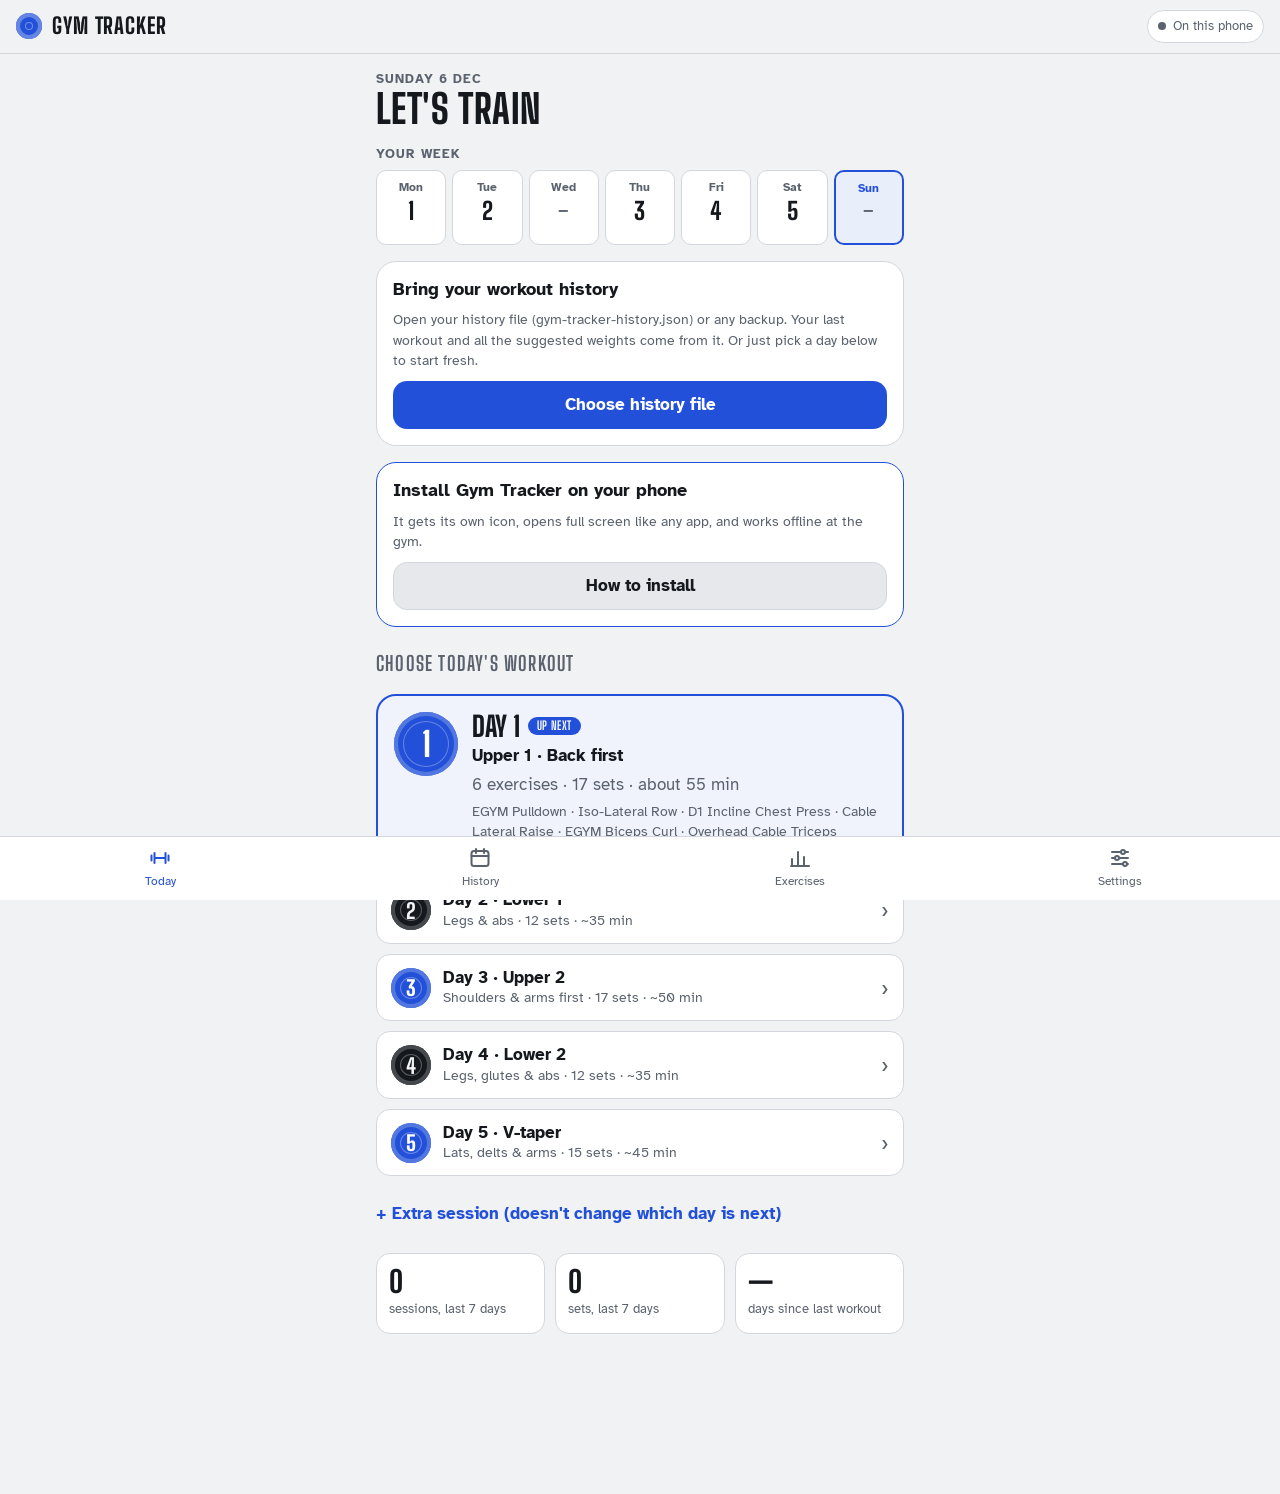
==== commit 92b6b30e: "Switch to the 5-day V-taper plan Days 1-5 (Upper 1, Lower 1, Upper 2, Lower 2, V-taper) with a weekl" ====
--- a/index.html
+++ b/index.html
@@ -141,6 +141,15 @@
 .stat b { display: block; font-family: var(--f-display); font-size: 30px; line-height: 1; font-weight: 800; }
 .stat span { font-size: 13px; color: var(--muted); }
 
+/* week strip */
+.week { display: grid; grid-template-columns: repeat(7, minmax(0, 1fr)); gap: 6px; }
+.wd { display: grid; justify-items: center; gap: 2px; padding: 8px 0 6px; border-radius: var(--r-sm); background: var(--surface); border: 1px solid var(--line); font-size: 12px; font-weight: 700; color: var(--muted); }
+.wd b { font-family: var(--f-display); font-weight: 800; font-size: 24px; line-height: 1; color: var(--ink); }
+.wd i { font-style: normal; font-size: 12px; line-height: 1; min-height: 12px; color: var(--good); }
+.wd.off b { color: var(--muted); font-weight: 600; }
+.wd.today { border: 2px solid var(--accent); background: color-mix(in srgb, var(--accent) 10%, var(--surface)); }
+.wd.today span { color: var(--accent); }
+
 /* ---------- plan ---------- */
 .plan-head { display: flex; gap: 14px; align-items: center; }
 .plan-list { list-style: none; margin: 0; padding: 0; display: grid; gap: 12px; counter-reset: ex; }
@@ -364,7 +373,7 @@
     egym_biceps_curl: { name: 'EGYM Biceps Curl', basis: 'kg', inc: 5, rest: 105, muscle: 'Biceps', setup: 'Your current biceps choice.' },
     preacher_curl_new_variant: { name: 'Preacher Curl', basis: 'kg', inc: 2.5, rest: 105, muscle: 'Biceps', setup: 'Tracked separately from the EGYM curl.' },
     b3_back_extension: { name: 'B3 Back Extension', basis: 'kg', inc: 4.5, rest: 105, muscle: 'Lower back', setup: 'Back-extension machine: lower-back work.' },
-    straight_arm_cable_pulldown_legacy: { name: 'Straight-Arm Cable Pulldown', basis: 'kg', inc: 2.3, rest: 105, muscle: 'Lats', setup: 'From your older split.', legacy: true },
+    straight_arm_cable_pulldown_legacy: { name: 'Straight-Arm Cable Pulldown', basis: 'kg', inc: 2.3, rest: 90, muscle: 'Lats', setup: 'Arms almost straight, pull the bar down to your thighs. Lats only, no biceps.' },
     one_arm_cable_curl_legacy: { name: 'One-Arm Cable Curl', basis: 'kg per arm', inc: 2.3, rest: 90, muscle: 'Biceps', setup: 'From your older split.', legacy: true }
   };
 
@@ -372,34 +381,61 @@
 
   function ex(v, sets, lo, hi, rir, alts) { return { v, sets, lo, hi, rir, alts: alts || [] }; }
 
+  // 5-day V-taper split (from 9 Nov 2026): back, side delts and arms 3x a week; legs and chest twice.
   function defaultProgram() {
     return {
-      version: 1,
-      name: 'A/B split (from handover, 6 Nov 2026)',
+      version: 2,
+      id: 'vtaper5',
+      name: '5-day V-taper split (9 Nov 2026)',
+      order: ['D1', 'D2', 'D3', 'D4', 'D5'],
+      dayInfo: {
+        D1: { name: 'Upper 1', focus: 'Back first', tone: 'upper' },
+        D2: { name: 'Lower 1', focus: 'Legs & abs', tone: 'lower' },
+        D3: { name: 'Upper 2', focus: 'Shoulders & arms first', tone: 'upper' },
+        D4: { name: 'Lower 2', focus: 'Legs, glutes & abs', tone: 'lower' },
+        D5: { name: 'V-taper', focus: 'Lats, delts & arms', tone: 'upper' }
+      },
+      // usual week, indexed like Date.getDay(): Sun, Mon … Sat (null = rest)
+      schedule: [null, 'D1', 'D2', null, 'D3', 'D4', 'D5'],
       days: {
-        A: [
+        D1: [
+          ex('egym_pulldown', 3, 8, 12, [2, 1, 1]),
+          ex('iso_lateral_row', 3, 8, 12, [2, 1, 1]),
           ex('d1_incline_usual', 3, 8, 12, [2, 1, 1], ['incline_dumbbell_press_new_variant']),
+          ex('cable_lateral_usual', 4, 10, 15, [2, 1, 1, 1]),
+          ex('egym_biceps_curl', 2, 8, 12, [2, 1], ['preacher_curl_new_variant']),
+          ex('overhead_cable_triceps', 2, 10, 15, [2, 1])
+        ],
+        D2: [
           ex('v_squat_usual', 3, 8, 12, [2, 2, 1]),
           ex('seated_leg_curl_usual', 2, 8, 12, [2, 1]),
-          ex('egym_chest_press', 2, 8, 12, [2, 1], ['iso_lateral_bench', 'flat_dumbbell_press_new_variant']),
-          ex('booty_builder_banded', 2, 8, 12, [2, 1]),
-          ex('overhead_cable_triceps', 3, 10, 15, [2, 1, 1]),
           ex('leg_press_calf', 3, 10, 15, [2, 1, 1], ['v_squat_calf', 'standing_calf_raise_new_variant']),
-          ex('cable_lateral_usual', 3, 10, 15, [2, 1, 1]),
           ex('hip_adduction_usual', 2, 10, 15, [2, 1]),
           ex('hammer_strength_abs', 2, 10, 15, [2, 1])
         ],
-        B: [
-          ex('egym_pulldown', 3, 8, 12, [2, 1, 1]),
-          ex('iso_lateral_row', 3, 8, 12, [2, 1, 1]),
+        D3: [
+          ex('cable_lateral_usual', 4, 10, 15, [2, 1, 1, 1]),
+          ex('egym_chest_press', 3, 8, 12, [2, 1, 1], ['iso_lateral_bench', 'flat_dumbbell_press_new_variant']),
+          ex('straight_arm_cable_pulldown_legacy', 3, 10, 15, [2, 1, 1]),
+          ex('rear_delt_usual', 2, 8, 12, [2, 1]),
+          ex('overhead_cable_triceps', 3, 10, 15, [2, 1, 1]),
+          ex('egym_biceps_curl', 2, 8, 12, [2, 1], ['preacher_curl_new_variant'])
+        ],
+        D4: [
+          ex('leg_extension_usual', 2, 10, 15, [2, 1]),
+          ex('booty_builder_banded', 2, 8, 12, [2, 1]),
           ex('seated_leg_curl_usual', 2, 8, 12, [2, 1]),
-          ex('leg_extension_usual', 2, 10, 15, [2, 1]),
-          ex('rear_delt_usual', 3, 8, 12, [2, 1, 1]),
-          ex('egym_biceps_curl', 3, 8, 12, [2, 1, 1], ['preacher_curl_new_variant']),
-          ex('cable_lateral_usual', 2, 10, 15, [2, 1]),
           ex('b3_back_extension', 2, 10, 15, [2, 2]),
           ex('hip_abduction_usual', 2, 10, 15, [2, 1]),
           ex('hammer_strength_abs', 2, 10, 15, [2, 1])
+        ],
+        D5: [
+          ex('egym_pulldown', 3, 8, 12, [2, 1, 1]),
+          ex('iso_lateral_row', 2, 8, 12, [2, 1]),
+          ex('cable_lateral_usual', 4, 10, 15, [2, 1, 1, 1]),
+          ex('rear_delt_usual', 2, 8, 12, [2, 1]),
+          ex('egym_biceps_curl', 2, 8, 12, [2, 1], ['preacher_curl_new_variant']),
+          ex('overhead_cable_triceps', 2, 10, 15, [2, 1])
         ]
       },
       overrides: {},   // per-exercise edits: { inc, rest, setup, name, basis }
@@ -437,6 +473,19 @@
   }
   function clone(o) { return JSON.parse(JSON.stringify(o)); }
 
+  // ---------- program days ----------
+  function dayOrder(program) { return (program && program.order && program.order.length) ? program.order.slice() : Object.keys((program && program.days) || {}); }
+  function dayNumber(kind, program) { const i = dayOrder(program).indexOf(kind); return i >= 0 ? i + 1 : null; }
+  function dayTitle(kind, program, short) {
+    if (kind === 'extra') return 'Extra session';
+    const n = dayNumber(kind, program);
+    const inf = program && program.dayInfo && program.dayInfo[kind];
+    if (n && inf) return short ? 'Day ' + n : 'Day ' + n + ' · ' + inf.name;
+    return 'Workout ' + kind;
+  }
+  function dayTone(kind, program) { const inf = program && program.dayInfo && program.dayInfo[kind]; return inf ? inf.tone : (kind === 'B' ? 'lower' : 'upper'); }
+  function dayMark(kind, program) { const n = dayNumber(kind, program); if (n) return String(n); if (kind === 'extra') return '+'; return kind === 'A' || kind === 'B' ? kind : 'P'; }
+
   function variantInfo(id, program) {
     const p = program || {};
     const base = VARIANTS[id] || (p.custom || {})[id] || { name: id.replace(/_/g, ' '), basis: 'kg', inc: 2.5, rest: 105, muscle: '', setup: '' };
@@ -466,14 +515,19 @@
     return out;
   }
 
-  function lastRegular(sessions) {
-    const regs = liveSessions(sessions).filter((s) => s.kind === 'A' || s.kind === 'B');
+  /** Latest regular (non-extra) workout: a day of the current program, or an older A/B session. */
+  function lastRegular(sessions, program) {
+    const order = dayOrder(program || defaultProgram());
+    const regs = liveSessions(sessions).filter((s) => order.indexOf(s.kind) >= 0 || s.kind === 'A' || s.kind === 'B');
     return regs[regs.length - 1] || null;
   }
-  function suggestNext(sessions) {
-    const l = lastRegular(sessions);
-    if (!l) return 'A';
-    return l.kind === 'A' ? 'B' : 'A';
+  /** Next day in the rotation: the day after the last one done; Day 1 when coming from another program. */
+  function suggestNext(sessions, program) {
+    const order = dayOrder(program || defaultProgram());
+    const done = liveSessions(sessions).filter((s) => order.indexOf(s.kind) >= 0);
+    const l = done[done.length - 1];
+    if (!l) return order[0];
+    return order[(order.indexOf(l.kind) + 1) % order.length];
   }
 
   // ---------- progression engine ----------
@@ -680,7 +734,7 @@
       else if (e.logged.length < e.sets) missing.push({ v: e.v, sets: e.sets - e.logged.length, why: e.logged.length ? 'fewer sets' : 'not done' });
     });
     return {
-      id: w.id, kind: w.kind, label: w.kind === 'extra' ? 'Extra session' : 'Workout ' + w.kind, date: w.date,
+      id: w.id, kind: w.kind, label: dayTitle(w.kind, program), date: w.date,
       startedAt: w.startedAt, finishedAt: Date.now(), programVersion: w.programVersion,
       status: missing.length ? 'partial' : 'complete', plannedSets: planned, doneSets: done, missing,
       source: 'app', exercises
@@ -710,7 +764,7 @@
   }
 
   const api = {
-    VARIANTS, COMPOUND_REST, defaultProgram, variantInfo, allVariantIds, r1, fmtW, fmtReps, isoDate, parseISO, daysBetween,
+    VARIANTS, COMPOUND_REST, defaultProgram, dayOrder, dayNumber, dayTitle, dayTone, dayMark, variantInfo, allVariantIds, r1, fmtW, fmtReps, isoDate, parseISO, daysBetween,
     fmtDate, relDay, clone, liveSessions, loggedSets, countSets, exposures, lastRegular, suggestNext, effReps,
     backoffAmount, lastString, recommend, adjustAfterSet, buildWorkout, makeExercise, refreshRecs, plannedCount, doneCount,
     isExDone, nextPendingIndex, finishWorkout, sessionSummary, bestInHistory, estimateMinutes, uid
@@ -777,7 +831,14 @@
 
   const DEFAULT_SETTINGS = { theme: 'auto', restTimer: true, beep: true, keepAwake: true, lastBackupAt: null };
   function settings() { return Object.assign({}, DEFAULT_SETTINGS, store.docs.settings || {}); }
-  function program() { const p = store.docs.program; return p && p.days ? p : L.defaultProgram(); }
+  function program() {
+    const p = store.docs.program;
+    if (p && p.days && p.order) return p;
+    // older A/B program (or none saved): use the current default plan, keeping any machine settings you changed
+    const d = L.defaultProgram();
+    if (p) { d.overrides = p.overrides || {}; d.custom = p.custom || {}; }
+    return d;
+  }
   function sessions() { return Object.keys(store.docs).filter((k) => k.indexOf('s-') === 0).map((k) => store.docs[k]).filter((s) => s && !s.deleted && s.exercises); }
   function active() { const a = store.docs.active; return a && a.workout ? a.workout : null; }
   function saveActive(w) { put('active', { workout: w }); }
@@ -940,9 +1001,14 @@
   function rirAt(e, i) { if (!e.rir || !e.rir.length) return null; return e.rir[Math.min(i, e.rir.length - 1)]; }
   function rirLabel(v) { return v == null ? '—' : v >= 4 ? '4+' : String(v); }
   function basisTag(b) { return b && b !== 'kg' ? '<span class="basis">' + esc(b) + '</span>' : ''; }
-  function kindName(s) { return s.label || (s.kind === 'extra' ? 'Extra session' : 'Workout ' + s.kind); }
+  function kindName(s) { return s.label || L.dayTitle(s.kind, program()); }
+  function plateCls(kind) {
+    if (kind === 'extra' || kind === 'legacy') return 'k-' + kind;
+    return L.dayTone(kind, program()) === 'lower' ? 'k-B' : 'k-A';
+  }
   function plateChar(s) {
     if (s.kind === 'A' || s.kind === 'B') return s.kind;
+    const n = L.dayNumber(s.kind, program()); if (n) return String(n);
     if (s.kind === 'extra') return '+';
     if (/Workout A/.test(s.label || '')) return 'A';
     if (/Workout B/.test(s.label || '')) return 'B';
@@ -1051,61 +1117,98 @@
   const backupName = () => 'gym-tracker-backup-' + L.isoDate() + '.json';
 
   // ---------- Home ----------
+  function viewWeek(prog, ss, today) {
+    const sched = prog.schedule;
+    if (!sched || sched.length !== 7) return '';
+    const t = L.parseISO(today);
+    const monday = new Date(t); monday.setDate(t.getDate() - ((t.getDay() + 6) % 7));
+    const cells = ['Mon', 'Tue', 'Wed', 'Thu', 'Fri', 'Sat', 'Sun'].map((nm, i) => {
+      const d = new Date(monday); d.setDate(monday.getDate() + i);
+      const iso = L.isoDate(d); const k = sched[d.getDay()];
+      const trained = ss.some((x) => x.date === iso);
+      const cls = (iso === today ? ' today' : '') + (k ? '' : ' off') + (trained ? ' done' : '');
+      const label = nm + ': ' + (k ? L.dayTitle(k, prog) : 'rest') + (trained ? ', trained' : '');
+      return '<div class="wd' + cls + '" aria-label="' + esc(label) + '"><span>' + nm + '</span><b>' + (k ? L.dayNumber(k, prog) : '–') + '</b><i>' + (trained ? '✓' : '') + '</i></div>';
+    }).join('');
+    return '<section><p class="eyebrow" style="margin-bottom:6px">Your week</p><div class="week">' + cells + '</div></section>';
+  }
+
   function viewHome() {
     const ss = sessions(); const prog = program(); const today = L.isoDate();
-    const last = L.lastRegular(ss); const next = L.suggestNext(ss);
+    const order = L.dayOrder(prog);
+    const last = L.lastRegular(ss, prog); const next = L.suggestNext(ss, prog);
+    const sched = prog.schedule || [];
+    const restToday = sched.length === 7 && !sched[L.parseISO(today).getDay()];
+    const doneToday = ss.some((x) => x.date === today && x.kind !== 'extra');
     let lastHtml;
     if (last) {
       const miss = missingSets(last);
-      lastHtml = '<article class="card last"><span class="plate lg k-' + last.kind + '">' + last.kind + '</span><div class="grow">' +
-        '<p class="eyebrow">Last workout</p><p class="big">Workout ' + last.kind + ' · ' + L.fmtDate(last.date) + '</p>' +
+      lastHtml = '<article class="card last"><span class="plate lg ' + plateCls(last.kind) + '">' + plateChar(last) + '</span><div class="grow">' +
+        '<p class="eyebrow">Last workout</p><p class="big">' + esc(kindName(last)) + ' · ' + L.fmtDate(last.date) + '</p>' +
         '<p class="muted">' + cap(L.relDay(last.date, today)) + ' · ' + L.countSets(last) + ' sets' + (miss ? ' · ' + miss + ' planned sets not done' : '') + '</p></div></article>';
     } else if ((store.sync === 'connecting' || (store.db && !store.loadedRemote)) && !ss.length) {
       lastHtml = '<article class="card"><p class="h3">Loading your workouts…</p><p class="muted small">Getting your history from your Claude account.</p></article>';
     } else if (PWA) {
       lastHtml = '<article class="card" style="display:grid;gap:10px"><p class="h3">Bring your workout history</p>' +
-        '<p class="small muted">Open your history file (gym-tracker-history.json) or any backup. Your last workout and all the suggested weights come from it. Or just pick A or B below to start fresh.</p>' +
+        '<p class="small muted">Open your history file (gym-tracker-history.json) or any backup. Your last workout and all the suggested weights come from it. Or just pick a day below to start fresh.</p>' +
         '<label class="btn primary block" for="imp-file-home">Choose history file</label><input id="imp-file-home" type="file" accept=".json,.txt,application/json,text/plain" hidden></article>';
     } else {
-      lastHtml = '<article class="card"><p class="h3">No workouts yet</p><p class="muted small">Pick A or B below to start your first one.</p></article>';
+      lastHtml = '<article class="card"><p class="h3">No workouts yet</p><p class="muted small">Pick a day below to start your first one.</p></article>';
     }
-    const extras = ss.filter((s) => s.kind === 'extra' && last && s.date >= last.date && (s.finishedAt || 0) > (last.finishedAt || 0));
-    const extraNote = extras.length ? '<p class="note">Extra session on ' + L.fmtDate(extras[extras.length - 1].date) + '. Extra sessions don\'t change the A/B order.</p>' : '';
-
-    const choice = (k) => {
+    const extras = ss.filter((x) => x.kind === 'extra' && last && x.date >= last.date && (x.finishedAt || 0) > (last.finishedAt || 0));
+    const extraNote = extras.length ? '<p class="note">Extra session on ' + L.fmtDate(extras[extras.length - 1].date) + '. Extra sessions don\'t change which day is next.</p>' : '';
+
+    const meta = (k) => {
       const day = prog.days[k] || [];
       const sets = day.reduce((n, e) => n + e.sets, 0);
       const mins = L.estimateMinutes(L.buildWorkout(k, prog, ss, today));
-      const isNext = k === next;
-      return '<button class="choice' + (isNext ? ' is-next' : '') + '" data-act="choose" data-kind="' + k + '">' +
-        '<span class="plate lg k-' + k + '">' + k + '</span><span class="choice-body">' +
-        '<span class="choice-title">Workout ' + k + (isNext ? ' <span class="tag accent">Up next</span>' : '') + '</span>' +
-        '<span class="choice-meta">' + day.length + ' exercises · ' + sets + ' sets · about ' + mins + ' min</span>' +
-        '<span class="choice-list">' + day.map((e) => esc(info(e.v, prog).name)).join(' · ') + '</span></span></button>';
+      return { day, sets, mins };
     };
+    const big = (k) => {
+      const m = meta(k); const inf = (prog.dayInfo || {})[k] || {};
+      return '<button class="choice is-next" data-act="choose" data-kind="' + k + '">' +
+        '<span class="plate lg ' + plateCls(k) + '">' + L.dayNumber(k, prog) + '</span><span class="choice-body">' +
+        '<span class="choice-title">' + esc(L.dayTitle(k, prog, true)) + ' <span class="tag accent">Up next</span></span>' +
+        '<span class="choice-meta">' + esc(inf.name || '') + (inf.focus ? ' · ' + esc(inf.focus) : '') + '</span>' +
+        '<span class="choice-meta muted" style="font-weight:400">' + m.day.length + ' exercises · ' + m.sets + ' sets · about ' + m.mins + ' min</span>' +
+        '<span class="choice-list">' + m.day.map((e) => esc(info(e.v, prog).name)).join(' · ') + '</span></span></button>';
+    };
+    const small = (k) => {
+      const m = meta(k); const inf = (prog.dayInfo || {})[k] || {};
+      return '<button class="item" data-act="choose" data-kind="' + k + '"><span class="plate sm ' + plateCls(k) + '">' + L.dayNumber(k, prog) + '</span>' +
+        '<div class="grow"><div class="t">' + esc(L.dayTitle(k, prog)) + '</div><div class="s">' + esc(inf.focus || '') + ' · ' + m.sets + ' sets · ~' + m.mins + ' min</div></div><span class="chev" aria-hidden="true">›</span></button>';
+    };
+    const ni = order.indexOf(next);
+    const others = order.slice(ni + 1).concat(order.slice(0, ni));
 
     const since7 = L.isoDate(new Date(Date.now() - 6 * 86400000));
-    const recent = ss.filter((s) => s.date >= since7);
+    const recent = ss.filter((x) => x.date >= since7);
     const daysSince = last ? L.daysBetween(last.date, today) : null;
-    const dateStr = L.fmtDate(today, true);
+    let h1, sub = '';
+    if (!last) h1 = 'Let\'s train';
+    else if (doneToday) { h1 = 'Done for today'; sub = 'Next up: ' + L.dayTitle(next, prog) + '.'; }
+    else if (restToday) { h1 = 'Rest day'; sub = 'Today is a planned rest day: recovery is when muscle grows. Next up: ' + L.dayTitle(next, prog) + '.'; }
+    else h1 = L.dayTitle(next, prog, true) + ' is up';
 
     return '<section class="screen home">' +
-      '<div><p class="eyebrow">' + dateStr + '</p><h1 class="h-display">' + (last ? 'Workout ' + next + ' is up' : 'Let\'s train') + '</h1></div>' +
+      '<div><p class="eyebrow">' + L.fmtDate(today, true) + '</p><h1 class="h-display">' + h1 + '</h1>' + (sub ? '<p class="muted" style="margin-top:6px">' + esc(sub) + '</p>' : '') + '</div>' +
+      viewWeek(prog, ss, today) +
       lastHtml + extraNote + installCard() +
       '<h2 class="section-title">Choose today\'s workout</h2>' +
-      '<div class="choices">' + choice('A') + choice('B') + '</div>' +
-      '<button class="linkish" data-act="choose" data-kind="extra">+ Extra session (doesn\'t change A/B order)</button>' +
+      '<div class="choices">' + big(next) + '</div>' +
+      '<div class="list">' + others.map(small).join('') + '</div>' +
+      '<button class="linkish" data-act="choose" data-kind="extra">+ Extra session (doesn\'t change which day is next)</button>' +
       '<div class="stats">' +
       '<div class="stat"><b>' + recent.length + '</b><span>sessions, last 7 days</span></div>' +
-      '<div class="stat"><b>' + recent.reduce((n, s) => n + L.countSets(s), 0) + '</b><span>sets, last 7 days</span></div>' +
-      '<div class="stat"><b>' + (daysSince == null ? '—' : daysSince) + '</b><span>days since last A/B</span></div>' +
+      '<div class="stat"><b>' + recent.reduce((n, x) => n + L.countSets(x), 0) + '</b><span>sets, last 7 days</span></div>' +
+      '<div class="stat"><b>' + (daysSince == null ? '—' : daysSince) + '</b><span>days since last workout</span></div>' +
       '</div></section>';
   }
 
   // ---------- Plan (today's workout before starting) ----------
   function viewPlan() {
     const w = ui.plan; const prog = program();
-    const title = w.kind === 'extra' ? 'Extra session' : 'Workout ' + w.kind;
+    const title = L.dayTitle(w.kind, prog);
     const items = w.exercises.map((e, i) => {
       const inf = info(e.v, prog);
       const skipped = e.status === 'skipped';
@@ -1128,13 +1231,13 @@
     const pending = L.nextPendingIndex(w, 0) >= 0;
     return '<section class="screen plan">' +
       '<button class="back" data-act="plan-back">‹ Back</button>' +
-      '<header class="plan-head"><span class="plate lg k-' + w.kind + '">' + (w.kind === 'extra' ? '+' : w.kind) + '</span><div class="grow">' +
+      '<header class="plan-head"><span class="plate lg ' + plateCls(w.kind) + '">' + L.dayMark(w.kind, prog) + '</span><div class="grow">' +
       '<h1 class="h-display">' + title + '</h1><p class="muted">Today · ' + L.fmtDate(w.date) + ' · ' + w.exercises.length + ' exercises · ' + L.plannedCount(w) + ' sets' + (w.exercises.length ? ' · about ' + L.estimateMinutes(w) + ' min' : '') + '</p></div></header>' +
-      (w.kind === 'extra' ? '<p class="note">Extra sessions are logged like any other, but they don\'t change whether A or B is next.</p>'
+      (w.kind === 'extra' ? '<p class="note">Extra sessions are logged like any other, but they don\'t change which day is next.</p>'
         : '<p class="muted small">Weights come from your last sessions on the same machine. You can reorder, swap or skip now, or change things as you go.</p>') +
       (items ? '<ol class="plan-list">' + items + '</ol>' : '') +
       '<button class="btn block" data-act="plan-add">+ Add exercise</button>' +
-      '<div class="sticky-cta"><button class="btn primary xl" data-act="start"' + (pending ? '' : ' disabled') + '>Start ' + title + '</button></div>' +
+      '<div class="sticky-cta"><button class="btn primary xl" data-act="start"' + (pending ? '' : ' disabled') + '>Start ' + esc(L.dayTitle(w.kind, prog, true)) + '</button></div>' +
       '</section>';
   }
 
@@ -1147,7 +1250,7 @@
     }
     const planned = L.plannedCount(w), done = L.doneCount(w);
     const pct = planned ? Math.min(100, Math.round((done / planned) * 100)) : 0;
-    const title = w.kind === 'extra' ? 'Extra session' : 'Workout ' + w.kind;
+    const title = L.dayTitle(w.kind, program());
     const top = '<div><div class="wk-progress" role="progressbar" aria-valuemin="0" aria-valuemax="' + planned + '" aria-valuenow="' + done + '"><i style="width:' + pct + '%"></i></div>' +
       '<div class="wk-meta"><span>' + title + ' · ' + L.fmtDate(w.date) + '</span><span>' + done + ' of ' + planned + ' sets</span></div></div>';
     const rest = '<div id="rest" class="rest" hidden><div class="rest-t"><span id="rest-time">0:00</span><small id="rest-lbl">Rest</small></div>' +
@@ -1216,7 +1319,7 @@
   }
 
   function allDoneCard(w, planned, done) {
-    return '<article class="setcard alldone"><span class="plate lg k-' + (w.kind === 'B' ? 'B' : 'A') + '">✓</span>' +
+    return '<article class="setcard alldone"><span class="plate lg ' + plateCls(w.kind) + '">✓</span>' +
       '<h2 class="h2">All sets done</h2><p class="muted">' + done + ' of ' + planned + ' planned sets logged. Tap Finish to save this workout.</p>' +
       '<button class="btn primary xl" data-act="finish">Finish workout</button></article>';
   }
@@ -1268,7 +1371,7 @@
     });
     const miss = (s.missing || []).map((m) => '<li>' + m.sets + ' × ' + esc(info(m.v, prog).name) + ' (' + esc(m.why) + ')</li>').join('');
     return '<section class="screen">' +
-      '<header class="plan-head"><span class="plate lg k-' + s.kind + '">' + plateChar(s) + '</span><div class="grow"><p class="eyebrow">Saved</p><h1 class="h-display">' + esc(kindName(s)) + ' done</h1>' +
+      '<header class="plan-head"><span class="plate lg ' + plateCls(s.kind) + '">' + plateChar(s) + '</span><div class="grow"><p class="eyebrow">Saved</p><h1 class="h-display">' + esc(kindName(s)) + ' done</h1>' +
       '<p class="muted">' + L.fmtDate(s.date, true) + (mins != null ? ' · ' + mins + ' min' : '') + '</p></div></header>' +
       '<div class="stats"><div class="stat"><b>' + L.countSets(s) + '</b><span>sets logged</span></div><div class="stat"><b>' + (s.plannedSets || '—') + '</b><span>sets planned</span></div><div class="stat"><b>' + s.exercises.filter((e) => L.loggedSets(e).length).length + '</b><span>exercises</span></div></div>' +
       (ups.length ? '<section class="card"><h2 class="h3">Going up next time</h2><ul class="small" style="margin:8px 0 0;padding-left:20px">' + ups.join('') + '</ul></section>' : '') +
@@ -1288,7 +1391,7 @@
       const m = d.toLocaleString('en-GB', { month: 'long', year: 'numeric' });
       const head = m !== lastMonth ? '<p class="month">' + m + '</p>' : '';
       lastMonth = m;
-      return head + '<button class="item" data-act="open-session" data-id="' + esc(s.id) + '"><span class="plate sm k-' + (s.kind === 'A' || s.kind === 'B' ? s.kind : s.kind) + '">' + plateChar(s) + '</span>' +
+      return head + '<button class="item" data-act="open-session" data-id="' + esc(s.id) + '"><span class="plate sm ' + plateCls(s.kind) + '">' + plateChar(s) + '</span>' +
         '<div class="grow"><div class="t">' + esc(kindName(s)) + '</div><div class="s">' + L.fmtDate(s.date) + ' · ' + L.countSets(s) + ' sets' + (s.imported ? ' · imported' : '') + '</div></div>' + statusTag(s) + '<span class="chev" aria-hidden="true">›</span></button>';
     }).join('');
     return '<section class="screen"><div><h1 class="h-display">History</h1><p class="muted">' + ss.length + ' sessions · ' + total + ' sets since ' + L.fmtDate(ss[ss.length - 1].date) + '</p></div>' +
@@ -1317,7 +1420,7 @@
     }).join('');
     return '<section class="screen">' +
       '<button class="back" data-act="session-back">‹ History</button>' +
-      '<header class="plan-head"><span class="plate lg k-' + s.kind + '">' + plateChar(s) + '</span><div class="grow"><h1 class="h2">' + esc(kindName(s)) + '</h1>' +
+      '<header class="plan-head"><span class="plate lg ' + plateCls(s.kind) + '">' + plateChar(s) + '</span><div class="grow"><h1 class="h2">' + esc(kindName(s)) + '</h1>' +
       '<p class="muted">' + L.fmtDate(s.date, true) + ' · ' + L.countSets(s) + (s.plannedSets ? ' of ' + s.plannedSets : '') + ' sets' + (mins != null ? ' · ' + mins + ' min' : '') + '</p></div>' + statusTag(s) + '</header>' +
       (s.imported ? '<p class="small muted">Imported from your ChatGPT handover. Actual RIR was never reported for these sets, so it stays empty.</p>' : '') +
       notes +
@@ -1340,17 +1443,18 @@
           '<div class="s">' + p.sets + ' × ' + p.lo + '–' + p.hi + ' · next ' + loads + ' kg</div></div>' + trendTag(r.trend) + '<span class="chev" aria-hidden="true">›</span></button>';
       }).join('');
       const sets = (prog.days[d] || []).reduce((n, e) => n + e.sets, 0);
-      return '<div class="ex-block-h"><h2 class="section-title">Workout ' + d + ' · ' + sets + ' sets</h2><button class="linkish" data-act="edit-day" data-kind="' + d + '">Edit</button></div><div class="list">' + rows + '</div>';
+      return '<div class="ex-block-h"><h2 class="section-title">' + esc(L.dayTitle(d, prog)) + ' · ' + sets + ' sets</h2><button class="linkish" data-act="edit-day" data-kind="' + d + '">Edit</button></div><div class="list">' + rows + '</div>';
     };
-    const inProg = new Set([].concat(prog.days.A || [], prog.days.B || []).map((p) => p.v));
+    const order = L.dayOrder(prog);
+    const inProg = new Set([].concat.apply([], order.map((d) => prog.days[d] || [])).map((p) => p.v));
     const others = L.allVariantIds(prog).filter((v) => !inProg.has(v)).map((v) => {
       const inf = info(v, prog); const ex = L.exposures(ss, v); const last = ex[ex.length - 1];
       return { v, inf, last };
     }).sort((a, b) => (b.last ? 1 : 0) - (a.last ? 1 : 0) || a.inf.name.localeCompare(b.inf.name));
     const otherRows = others.map((o) => '<button class="item" data-act="open-ex" data-v="' + esc(o.v) + '"><div class="grow"><div class="t">' + esc(o.inf.name) + basisTag(o.inf.basis) + '</div>' +
       '<div class="s">' + (o.last ? 'Last: ' + esc(L.lastString(o.last.sets)) + ' kg · ' + L.fmtDate(o.last.date) : 'No sets logged yet') + (o.inf.legacy ? ' · older split' : '') + '</div></div><span class="chev" aria-hidden="true">›</span></button>').join('');
-    return '<section class="screen"><div><h1 class="h-display">Exercises</h1><p class="muted">Your A/B program with next weights. Tap an exercise for its history and settings.</p></div>' +
-      dayBlock('A') + dayBlock('B') +
+    return '<section class="screen"><div><h1 class="h-display">Exercises</h1><p class="muted">Your ' + order.length + '-day plan with next weights. Tap an exercise for its history and settings.</p></div>' +
+      order.map(dayBlock).join('') +
       '<h2 class="section-title">Alternatives &amp; others</h2><div class="list">' + otherRows + '</div></section>';
   }
 
@@ -1379,14 +1483,14 @@
     const inf = info(v, prog);
     const exps = L.exposures(ss, v);
     const best = L.bestInHistory(ss, v);
-    const nextCards = ['A', 'B'].filter((d) => (prog.days[d] || []).some((p) => p.v === v)).map((d) => {
+    const nextCards = L.dayOrder(prog).filter((d) => (prog.days[d] || []).some((p) => p.v === v)).map((d) => {
       const p = prog.days[d].find((x) => x.v === v);
       const r = L.recommend(v, p, ss, prog);
-      return '<section class="card" style="display:grid;gap:6px"><div class="ex-block-h"><p class="eyebrow">Next Workout ' + d + '</p>' + trendTag(r.trend) + '</div>' +
+      return '<section class="card" style="display:grid;gap:6px"><div class="ex-block-h"><p class="eyebrow">Next ' + esc(L.dayTitle(d, prog)) + '</p>' + trendTag(r.trend) + '</div>' +
         '<p class="h2">' + r.loads.map((w) => (w == null ? '?' : fmtW(w))).join(' / ') + ' kg</p>' +
         '<p class="small">' + p.sets + ' sets × ' + p.lo + '–' + p.hi + ' reps · RIR ' + p.rir.map(rirLabel).join(' / ') + '</p><p class="why">' + esc(r.summary) + '</p></section>';
     }).join('');
-    const histRows = exps.slice().reverse().map((x) => '<div class="lset"><span class="n">' + L.fmtDate(x.date) + '</span><span class="v">' + esc(L.lastString(x.sets)) + ' kg</span><span class="x">' + (x.kind === 'A' || x.kind === 'B' ? x.kind : x.kind === 'extra' ? 'Extra' : 'Older') + '</span></div>').join('');
+    const histRows = exps.slice().reverse().map((x) => '<div class="lset"><span class="n">' + L.fmtDate(x.date) + '</span><span class="v">' + esc(L.lastString(x.sets)) + ' kg</span><span class="x">' + (x.kind === 'A' || x.kind === 'B' ? 'Old ' + x.kind : x.kind === 'extra' ? 'Extra' : L.dayNumber(x.kind, prog) ? 'Day ' + L.dayNumber(x.kind, prog) : 'Older') + '</span></div>').join('');
     const basisOpts = (BASES.indexOf(inf.basis) < 0 ? [inf.basis].concat(BASES) : BASES).map((b) => '<option' + (b === inf.basis ? ' selected' : '') + '>' + esc(b) + '</option>').join('');
     return '<section class="screen">' +
       '<button class="back" data-act="ex-back">‹ Exercises</button>' +
@@ -1422,10 +1526,10 @@
     }).join('');
     return '<section class="screen">' +
       '<button class="back" data-act="prog-back">‹ Exercises</button>' +
-      '<div><h1 class="h-display">Edit Workout ' + d + '</h1><p class="muted">' + list.length + ' exercises · ' + total + ' sets. Changes apply from your next workout; past workouts keep exactly what you did.</p></div>' +
+      '<div><h1 class="h-display">Edit ' + esc(L.dayTitle(d, draft)) + '</h1><p class="muted">' + list.length + ' exercises · ' + total + ' sets. Changes apply from your next workout; past workouts keep exactly what you did.</p></div>' +
       items +
       '<button class="btn block" data-act="prog-add">+ Add exercise</button>' +
-      '<div class="sticky-cta"><button class="btn primary xl" data-act="prog-save">Save Workout ' + d + '</button></div></section>';
+      '<div class="sticky-cta"><button class="btn primary xl" data-act="prog-save">Save ' + esc(L.dayTitle(d, draft, true)) + '</button></div></section>';
   }
 
   // ---------- Settings ----------
@@ -1529,7 +1633,7 @@
 
   function planFor(v) {
     const prog = program();
-    const p = [].concat(prog.days.A || [], prog.days.B || []).find((x) => x.v === v);
+    const p = [].concat.apply([], L.dayOrder(prog).map((d) => prog.days[d] || [])).find((x) => x.v === v);
     return p ? { v, sets: p.sets, lo: p.lo, hi: p.hi, rir: p.rir.slice(), alts: (p.alts || []).slice() } : { v, sets: 2, lo: 10, hi: 15, rir: [2, 1], alts: [] };
   }
 
@@ -1875,7 +1979,7 @@
       syncDraftFromInputs();
       const before = L.clone(program()); delete before.updatedAt; const after = L.clone(ui.progDraft); delete after.updatedAt;
       if (JSON.stringify(before) !== JSON.stringify(after)) {
-        openDialog('<h2 class="h2">Discard changes?</h2><p>Your edits to Workout ' + ui.progDay + ' haven\'t been saved.</p><div class="btn-row"><button class="btn primary" data-act="dlg-close">Keep editing</button><button class="btn danger" data-act="dlg-prog-discard">Discard</button></div>');
+        openDialog('<h2 class="h2">Discard changes?</h2><p>Your edits to ' + esc(L.dayTitle(ui.progDay, ui.progDraft)) + ' haven\'t been saved.</p><div class="btn-row"><button class="btn primary" data-act="dlg-close">Keep editing</button><button class="btn danger" data-act="dlg-prog-discard">Discard</button></div>');
         return;
       }
       ui.progDay = null; ui.progDraft = null; render();
@@ -1989,7 +2093,8 @@
   loadLocal();
   if (PWA) {
     const go = new URLSearchParams(location.search).get('go');
-    if ((go === 'A' || go === 'B') && !active()) A.choose({ dataset: { kind: go } });
+    const goKind = go === 'next' ? L.suggestNext(sessions(), program()) : go;
+    if (goKind && L.dayOrder(program()).indexOf(goKind) >= 0 && !active()) A.choose({ dataset: { kind: goKind } });
     persistStorage().then(() => { if (ui.tab === 'settings' && !ui.dlg) render(); });
     if ('serviceWorker' in navigator) window.addEventListener('load', () => { navigator.serviceWorker.register('./sw.js').catch(() => {}); });
   }
